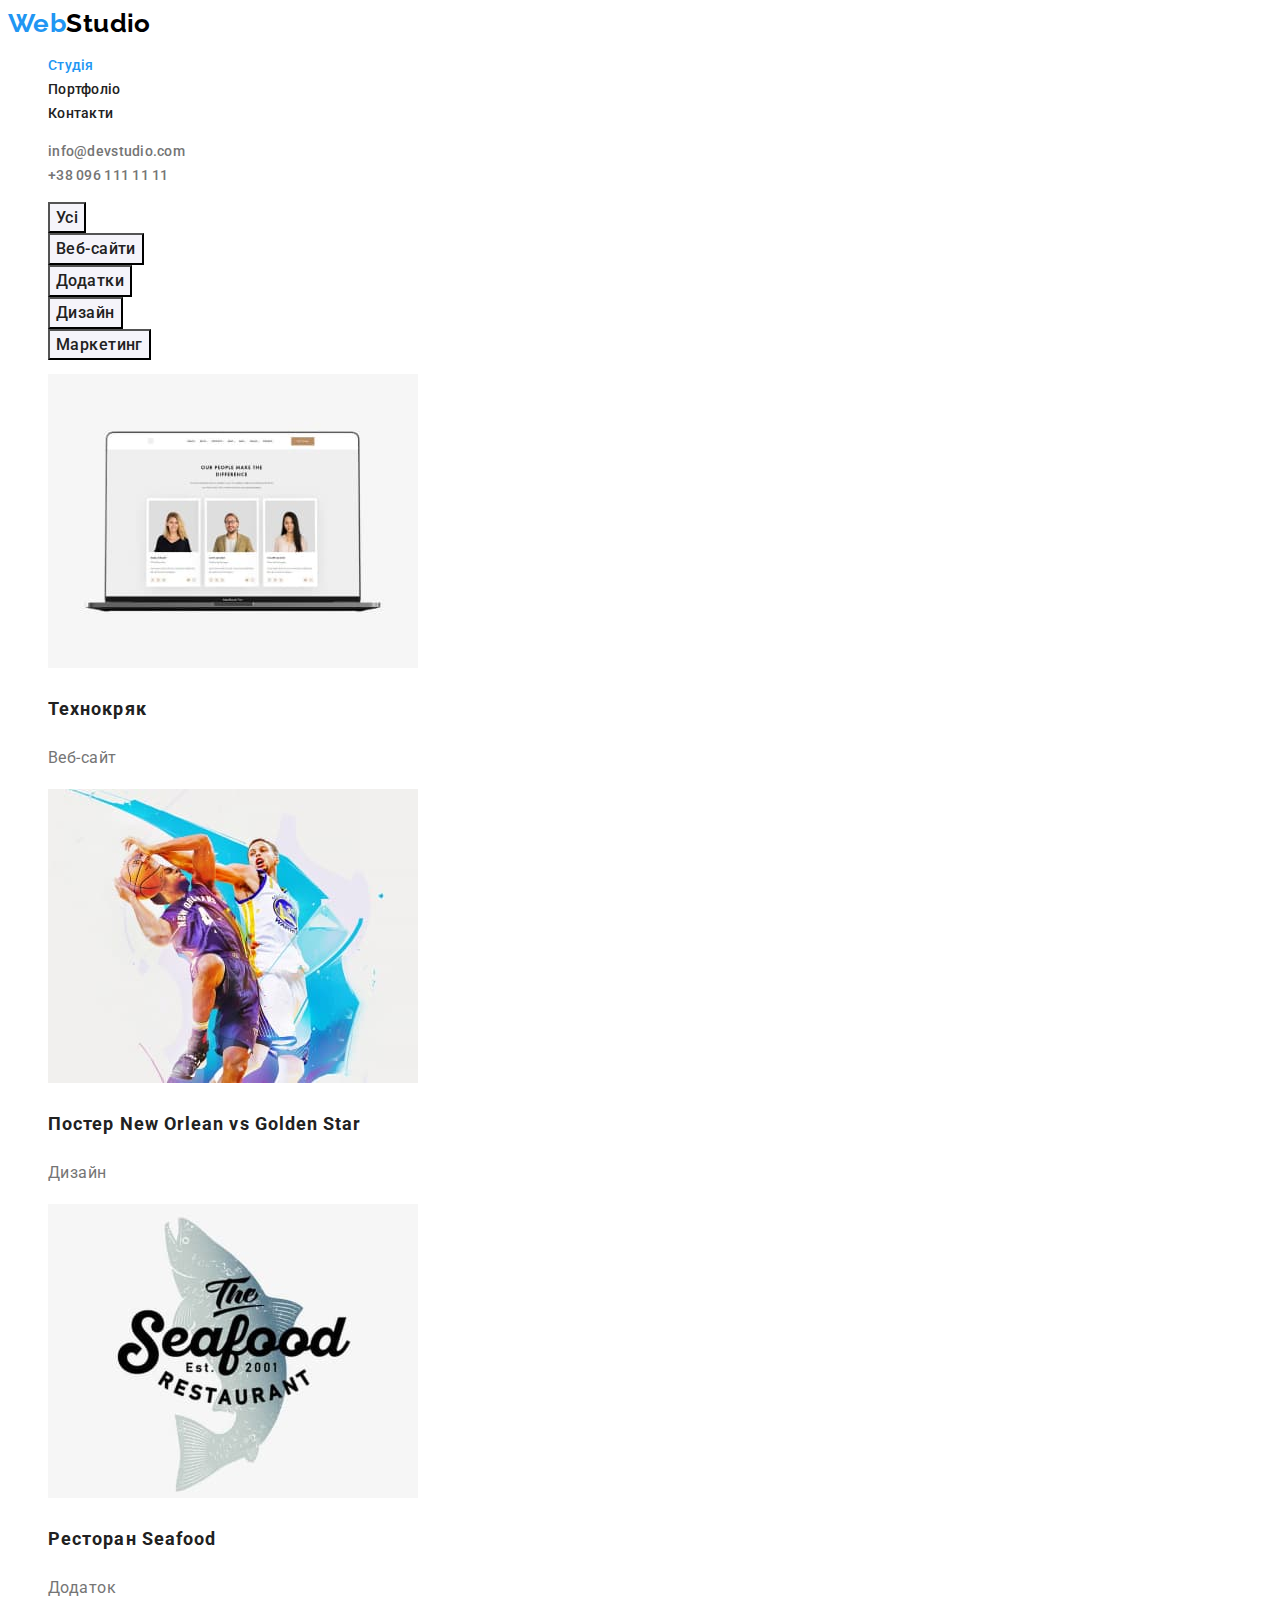
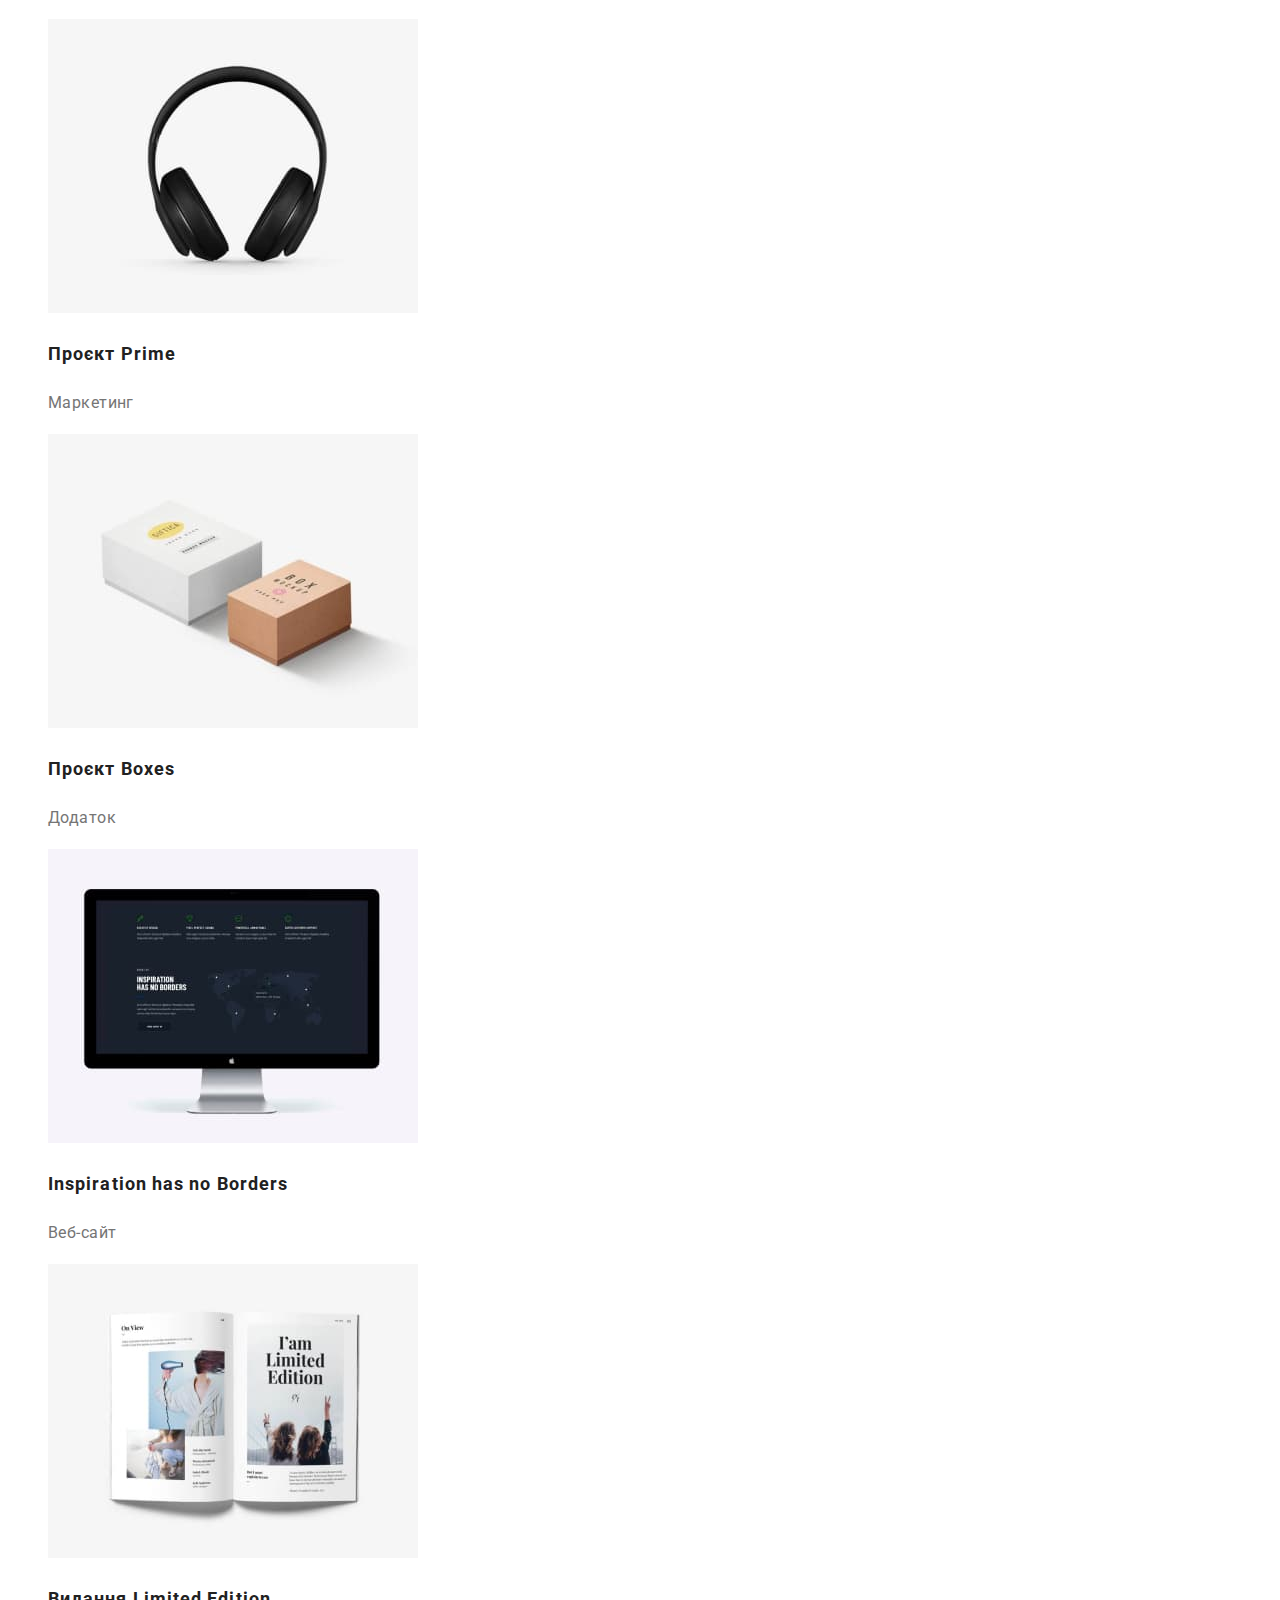
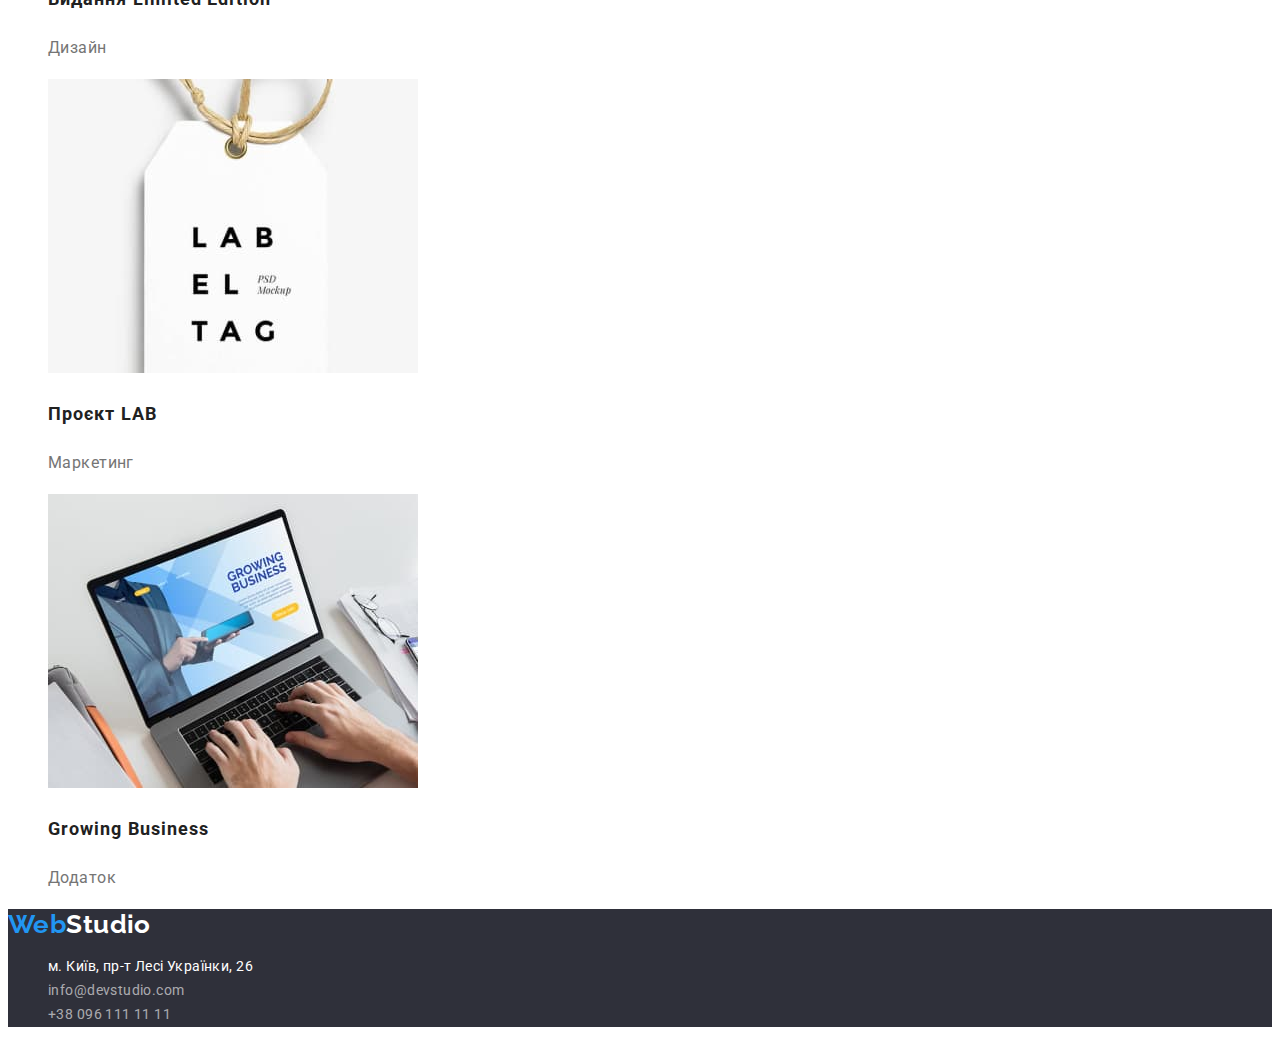
==== portfolio.html @ 18ef6900 "Initial commit" ====
<!DOCTYPE html>
<html lang="uk">

<head>
    <meta charset="UTF-8">
    <meta http-equiv="X-UA-Compatible" content="IE=edge">
    <meta name="viewport" content="width=device-width, initial-scale=1.0">
    <title>WebStudio</title>
    <link rel="preconnect" href="https://fonts.googleapis.com">
    <link rel="preconnect" href="https://fonts.gstatic.com" crossorigin>
    <link
        href="https://fonts.googleapis.com/css2?family=Raleway:wght@700&family=Roboto:wght@400;500;700;900&display=swap"
        rel="stylesheet">
    <link rel="stylesheet" href="./css/styles.css">
</head>

<body>
    <header class="page-header">
        <!-- Навігація -->
        <nav>
            <a href="./index.html" class="logo link"><span class="logo-accent">Web</span>Studio</a>
            <ul class="site-nav list">
                <li><a class="nav-link link active" href="./index.html" title="home page">Студія</a></li>
                <li><a class="nav-link link" href="./portfolio.html" title="portfolio page">Портфоліо</a></li>
                <li><a class="nav-link link" href="" title="contact page">Контакти</a></li>
            </ul>
        </nav>
        <!-- Контакти -->
        <ul class="contact list">
            <li> <a class="contact-link link" href="mailto:info@devstudio.com">info@devstudio.com</a></li>
            <li> <a class="contact-link link" href="tel:+380961111111">+38 096 111 11 11</a></li>
        </ul>
    </header>
    <main>
        <section>
            <h1 class="section-title visually-hidden">Проекти</h1>
            <!-- Фільтр -->
            <ul class="btn list">
                <li> <button class="btn-filtr" type="button">Усі</button></li>
                <li> <button class="btn-filtr" type="button">Веб-сайти</button></li>
                <li> <button class="btn-filtr" type="button">Додатки</button></li>
                <li> <button class="btn-filtr" type="button">Дизайн</button></li>
                <li> <button class="btn-filtr" type="button">Маркетинг</button></li>
            </ul>
            <!-- Проекти -->
            <ul class="project list">
                <li><a class="project-item link" href=""><img src="./images/technokriak.jpg" alt="Технокряк" width="370"
                            height="294">
                        <h2 class="project-title">Технокряк</h2>
                        <p class="project-text">Веб-сайт</p>
                    </a>
                </li>
                <li><a class="project-item link" href=""><img src="./images/poster-bascketball.jpg"
                            alt="постер баскетбольного матчу" width="370" height="294">
                        <h2 class="project-title">Постер <span lang="en">New Orlean vs Golden Star</span></h2>
                        <p class="project-text">Дизайн</p>
                    </a>
                </li>
                <li><a class="project-item link" href=""><img src="./images/restauraunt-seafood.jpg"
                            alt="ресторан Seafood" width="370" height="294">
                        <h2 class="project-title">Ресторан <span lang="en">Seafood</span></h2>
                        <p class="project-text">Додаток</p>
                    </a>
                </li>
                <li><a class="project-item link" href=""><img src="./images/project-prime.jpg" alt="проєкт Prime"
                            width="370" height="294">
                        <h2 class="project-title">Проєкт <span lang="en">Prime</span></h2>
                        <p class="project-text">Маркетинг</p>
                    </a>
                </li>
                <li><a class="project-item link" href=""><img src="./images/project-boxes.jpg" alt="проєкт Boxes"
                            width="370" height="294">
                        <h2 class="project-title">Проєкт <span lang="en">Boxes</span></h2>
                        <p class="project-text">Додаток</p>
                    </a>
                </li>
                <li><a class="project-item link" href=""><img src="./images/inspiration.jpg"
                            alt=" веб-сайт Inspiration has no Borders" width="370" height="294">
                        <h2 class="project-title"><span lang="en">Inspiration has no Borders</span></h2>
                        <p class="project-text">Веб-сайт</p>
                    </a>
                </li>
                <li><a class="project-item link" href=""><img src="./images/limited-editions.jpg"
                            alt="видання Limited Edition" width="370" height="294">
                        <h2 class="project-title">Видання <span lang="en">Limited Edition</span></h2>
                        <p class="project-text">Дизайн</p>
                    </a>
                </li>
                <li><a class="project-item link" href=""><img src="./images/project-lab.jpg" alt="проєкт LAB"
                            width="370" height="294">
                        <h2 class="project-title">Проєкт <span lang="en">LAB</span></h2>
                        <p class="project-text">Маркетинг</p>
                    </a>
                </li>
                <li><a class="project-item link" href=""><img src="./images/growing-business.jpg"
                            alt="додаток Growing Business" width="370" height="294">
                        <h2 class="project-title"><span lang="en">Growing Business</span></h2>
                        <p class="project-text">Додаток</p>
                    </a>
                </li>
            </ul>
        </section>
    </main>
    <!-- Підвал -->
    <footer class="page-footer">
        <a class="logo link" href="./index.html"><span class="logo-accent">Web</span>Studio</a>
        <address>
            <ul class="addres list">
                <li><a class="addres-list link" href="https://goo.gl/maps/Kv4t8BF69iUK3xHg7" target="_blank"
                        rel="noreffer nooper">
                        м. Київ, пр-т Лесі Українки, 26</a></li>
                <li><a class="addres-list pale link" href="mailto:info@devstudio.com">info@devstudio.com</a></li>
                <li><a class="addres-list pale link" href="tel:+380961111111">+38 096 111 11 11</a></li>
            </ul>
        </address>
    </footer>
</body>

</html>
---- css/styles.css ----
:root {
  --background-white-color: #ffffff;
  --background-dark-grey-color: #2f303a;
  --background-grey-color: #f5f4fa;
  --first-color: #212121;
  --secondary-color: #757575;
  --accent-color: #2196f3;
}

body {
  background-color: var(--background-white-color);
  color: var(--secondary-color);

  font-family: "Roboto", sans-serif;
  font-size: 14px;
  line-height: 1.71;
  letter-spacing: 0.03em;
}
.visually-hidden {
  position: absolute;
  width: 1px;
  height: 1px;
  margin: -1px;
  border: 0;
  padding: 0;

  white-space: nowrap;
  clip-path: inset(100%);
  clip: rect(0 0 0 0);
  overflow: hidden;
}
.list {
  list-style: none;
}
/* логотип */
.logo {
  color: #000000;

  font-family: "Raleway", sans-serif;
  font-weight: 700;
  font-size: 26px;
  line-height: 1.2;
}
.logo-accent {
  color: var(--accent-color);
}
.link {
  text-decoration: none;
}
/* навігація */
.nav-link,
.contact-link {
  color: var(--first-color);

  font-weight: 500;
  font-size: 14px;
  line-height: 1.14;
  letter-spacing: 0.02em;
}
.nav-link:hover,
.nav-link:focus,
.contact-link:hover,
.contact-link:focus {
  color: var(--accent-color);
}
.contact-link {
  color: var(--secondary-color);
}
.nav-link.active {
  color: var(--accent-color);
}
/* Герой  */
.hero {
  background-color: var(--background-dark-grey-color);
  text-align: center;
}
.hero-title {
  color: var(--background-white-color);

  font-weight: 900;
  font-size: 44px;
  line-height: 1.36;
  letter-spacing: 0.06em;
  text-transform: uppercase;
}
.hero-btn {
  color: var(--background-white-color);
  background-color: var(--accent-color);
  font-family: inherit;
  font-style: inherit;
  font-weight: 700;
  font-size: 16px;
  line-height: 1.88;
  letter-spacing: 0.06em;
  text-align: center;
  cursor: pointer;
}
/* Переваги */
.section-title {
  color: var(--first-color);

  font-size: 36px;
  line-height: 1.17;
  text-align: center;
}

.feature-title {
  color: var(--first-color);

  font-size: 14px;
  line-height: 1.14;
  text-transform: uppercase;
}
/* Команда */
.team {
  background-color: var(--background-grey-color);
}
.team-item {
  background-color: var(--background-white-color);
}
.team-title,
.team-position {
  font-size: 16px;
  line-height: 1.19;
  text-align: center;
}
.team-title {
  color: var(--first-color);
  font-weight: 500;
}

/* Підвал */
.page-footer {
  background-color: var(--background-dark-grey-color);
}
.page-footer .logo {
  color: var(--background-white-color);
}
.addres-list {
  color: var(--background-white-color);
  font-style: normal;
}
.addres-list.pale {
  color: rgba(255, 255, 255, 0.6);
}
.addres-list:hover,
.addres-list:focus {
  color: var(--accent-color);
}
/* portfolio */
/* Фільтр */
.btn-filtr {
  color: var(--first-color);
  background-color: var(--background-grey-color);

  font-family: inherit;
  font-style: inherit;
  font-weight: 500;
  font-size: 16px;
  line-height: 1.61;
  letter-spacing: inherit;
  text-align: center;
  cursor: pointer;
}

.btn-filtr:hover,
.btn-filtr:focus {
  background-color: var(--accent-color);
  color: var(--background-white-color);
}
/* Проекти */
.project-title {
  color: var(--first-color);

  font-size: 18px;
  line-height: 2;
  letter-spacing: 0.06em;
}
.project-text {
  color: var(--secondary-color);
  font-size: 16px;
  line-height: 1.88;
}
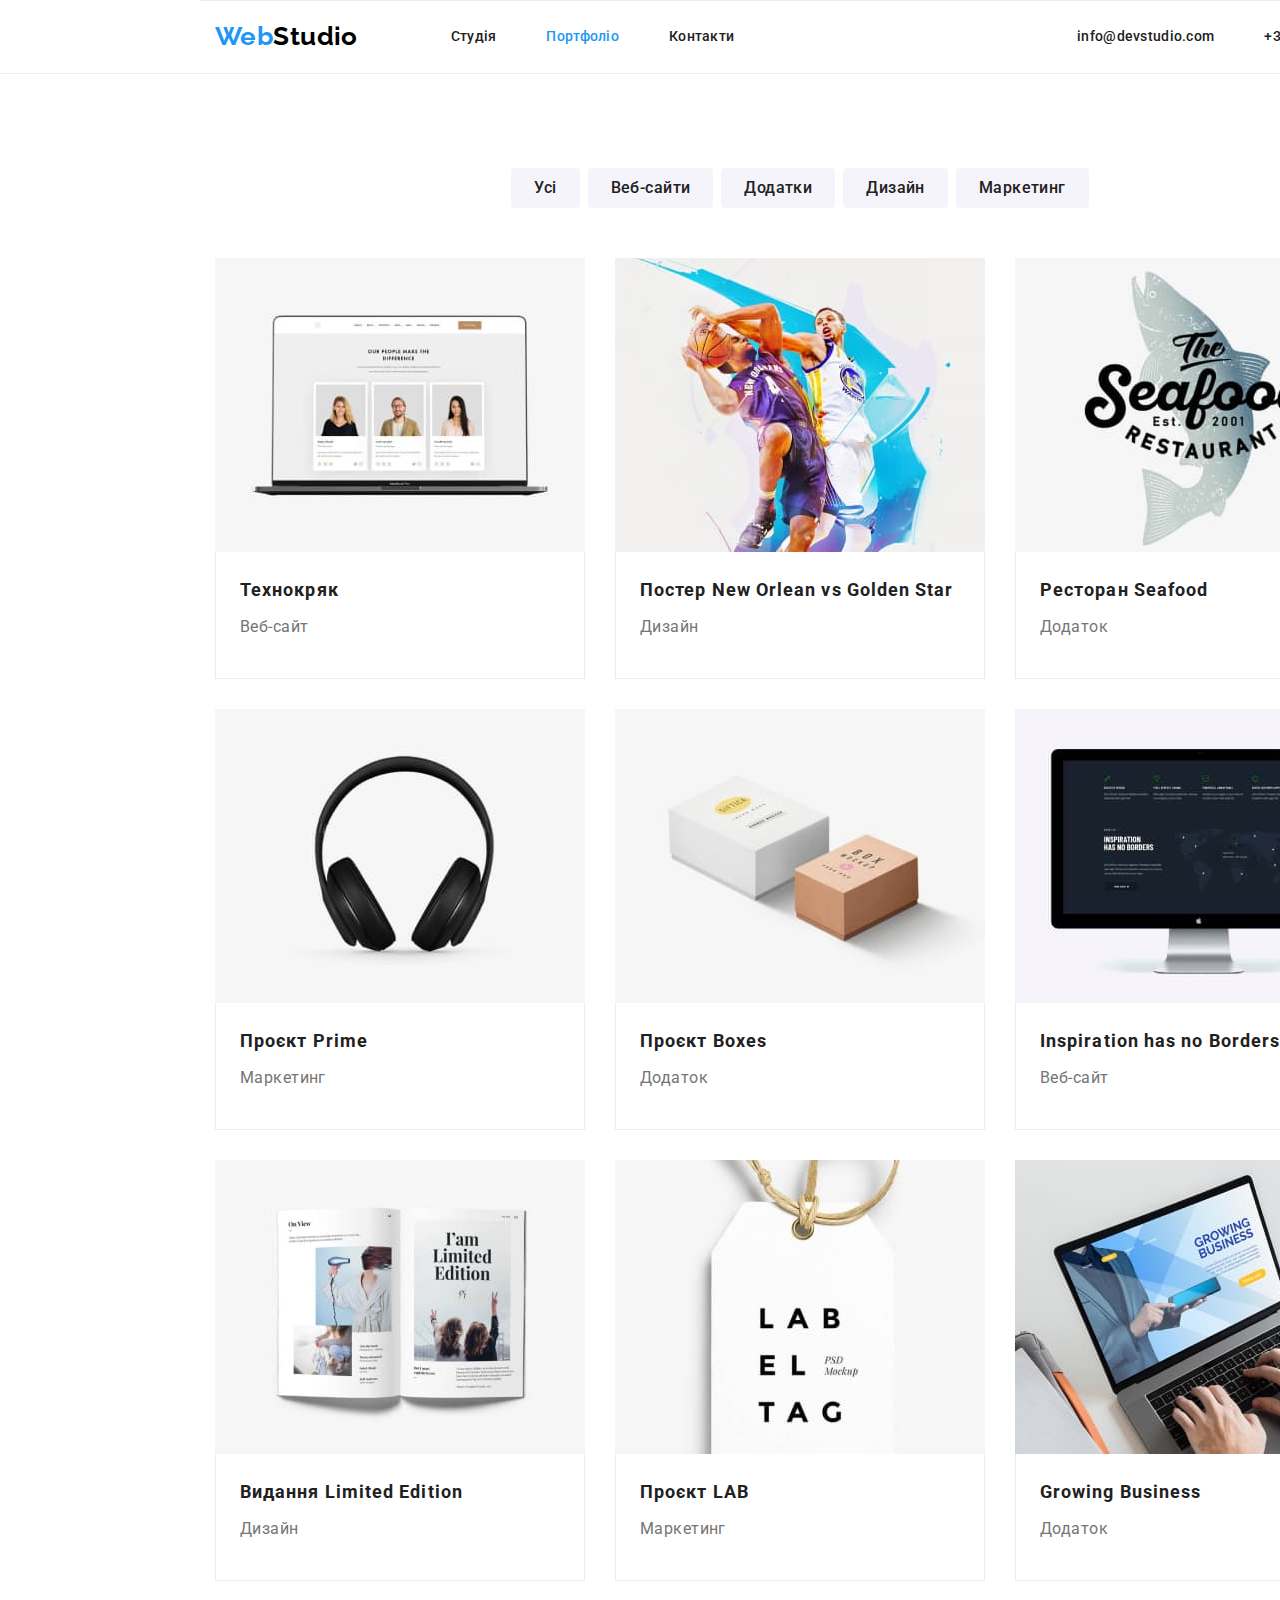
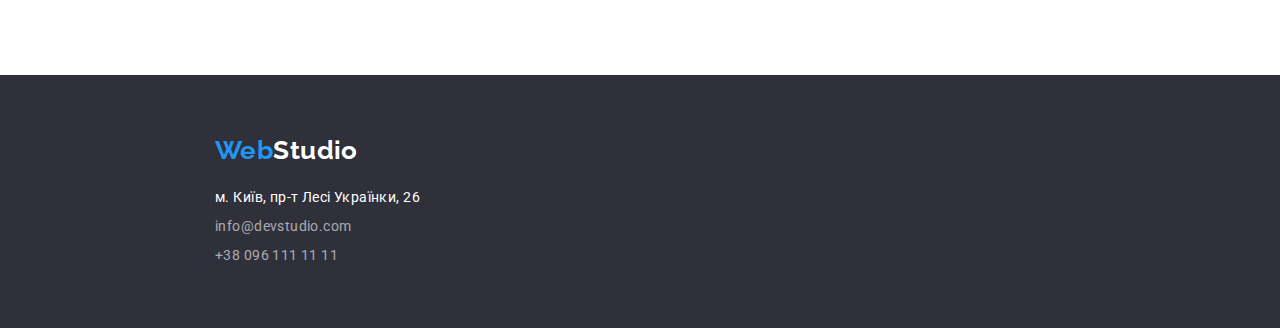
==== commit eded3d62: "Add position for elements" ====
--- a/portfolio.html
+++ b/portfolio.html
@@ -15,104 +15,131 @@
 </head>
 
 <body>
-    <header class="page-header">
+    <!-- Шапка -->
+    <header class="page-header portfolio container">
         <!-- Навігація -->
-        <nav>
+        <nav class="nav">
             <a href="./index.html" class="logo link"><span class="logo-accent">Web</span>Studio</a>
             <ul class="site-nav list">
-                <li><a class="nav-link link active" href="./index.html" title="home page">Студія</a></li>
-                <li><a class="nav-link link" href="./portfolio.html" title="portfolio page">Портфоліо</a></li>
-                <li><a class="nav-link link" href="" title="contact page">Контакти</a></li>
+                <li class="item"><a class="nav-link link " href="./index.html" title="home page">Студія</a></li>
+                <li class="item"><a class="nav-link link active" href="./portfolio.html"
+                        title="portfolio page">Портфоліо</a>
+                </li>
+                <li class="item"><a class="nav-link link" href="" title="contact page">Контакти</a></li>
             </ul>
         </nav>
         <!-- Контакти -->
         <ul class="contact list">
-            <li> <a class="contact-link link" href="mailto:info@devstudio.com">info@devstudio.com</a></li>
-            <li> <a class="contact-link link" href="tel:+380961111111">+38 096 111 11 11</a></li>
+            <li class="item"> <a class="contact-link link" href="mailto:info@devstudio.com">info@devstudio.com</a></li>
+            <li class="item"> <a class="contact-link link" href="tel:+380961111111">+38 096 111 11 11</a></li>
         </ul>
     </header>
     <main>
-        <section>
-            <h1 class="section-title visually-hidden">Проекти</h1>
-            <!-- Фільтр -->
-            <ul class="btn list">
-                <li> <button class="btn-filtr" type="button">Усі</button></li>
-                <li> <button class="btn-filtr" type="button">Веб-сайти</button></li>
-                <li> <button class="btn-filtr" type="button">Додатки</button></li>
-                <li> <button class="btn-filtr" type="button">Дизайн</button></li>
-                <li> <button class="btn-filtr" type="button">Маркетинг</button></li>
-            </ul>
-            <!-- Проекти -->
-            <ul class="project list">
-                <li><a class="project-item link" href=""><img src="./images/technokriak.jpg" alt="Технокряк" width="370"
-                            height="294">
-                        <h2 class="project-title">Технокряк</h2>
-                        <p class="project-text">Веб-сайт</p>
-                    </a>
-                </li>
-                <li><a class="project-item link" href=""><img src="./images/poster-bascketball.jpg"
-                            alt="постер баскетбольного матчу" width="370" height="294">
-                        <h2 class="project-title">Постер <span lang="en">New Orlean vs Golden Star</span></h2>
-                        <p class="project-text">Дизайн</p>
-                    </a>
-                </li>
-                <li><a class="project-item link" href=""><img src="./images/restauraunt-seafood.jpg"
-                            alt="ресторан Seafood" width="370" height="294">
-                        <h2 class="project-title">Ресторан <span lang="en">Seafood</span></h2>
-                        <p class="project-text">Додаток</p>
-                    </a>
-                </li>
-                <li><a class="project-item link" href=""><img src="./images/project-prime.jpg" alt="проєкт Prime"
-                            width="370" height="294">
-                        <h2 class="project-title">Проєкт <span lang="en">Prime</span></h2>
-                        <p class="project-text">Маркетинг</p>
-                    </a>
-                </li>
-                <li><a class="project-item link" href=""><img src="./images/project-boxes.jpg" alt="проєкт Boxes"
-                            width="370" height="294">
-                        <h2 class="project-title">Проєкт <span lang="en">Boxes</span></h2>
-                        <p class="project-text">Додаток</p>
-                    </a>
-                </li>
-                <li><a class="project-item link" href=""><img src="./images/inspiration.jpg"
-                            alt=" веб-сайт Inspiration has no Borders" width="370" height="294">
-                        <h2 class="project-title"><span lang="en">Inspiration has no Borders</span></h2>
-                        <p class="project-text">Веб-сайт</p>
-                    </a>
-                </li>
-                <li><a class="project-item link" href=""><img src="./images/limited-editions.jpg"
-                            alt="видання Limited Edition" width="370" height="294">
-                        <h2 class="project-title">Видання <span lang="en">Limited Edition</span></h2>
-                        <p class="project-text">Дизайн</p>
-                    </a>
-                </li>
-                <li><a class="project-item link" href=""><img src="./images/project-lab.jpg" alt="проєкт LAB"
-                            width="370" height="294">
-                        <h2 class="project-title">Проєкт <span lang="en">LAB</span></h2>
-                        <p class="project-text">Маркетинг</p>
-                    </a>
-                </li>
-                <li><a class="project-item link" href=""><img src="./images/growing-business.jpg"
-                            alt="додаток Growing Business" width="370" height="294">
-                        <h2 class="project-title"><span lang="en">Growing Business</span></h2>
-                        <p class="project-text">Додаток</p>
-                    </a>
-                </li>
-            </ul>
+        <section class="portfolio">
+            <div class="container">
+                <h1 class="section-title visually-hidden">Проекти</h1>
+                <!-- Фільтр -->
+                <ul class="btn list">
+                    <li class="item"> <button class="btn-filtr" type="button">Усі</button></li>
+                    <li class="item"> <button class="btn-filtr" type="button">Веб-сайти</button></li>
+                    <li class="item"> <button class="btn-filtr" type="button">Додатки</button></li>
+                    <li class="item"> <button class="btn-filtr" type="button">Дизайн</button></li>
+                    <li class="item"> <button class="btn-filtr" type="button">Маркетинг</button></li>
+                </ul>
+                <!-- Проекти -->
+                <ul class="project list">
+                    <li class="item"><a class="project-item link" href=""><img src="./images/technokriak.jpg"
+                                alt="Технокряк" width="370" height="294">
+                            <div class="item-description">
+                                <h2 class="project-title">Технокряк</h2>
+                                <p class="project-text">Веб-сайт</p>
+                            </div>
+                        </a>
+                    </li>
+                    <li class="item"><a class="project-item link" href=""><img src="./images/poster-bascketball.jpg"
+                                alt="постер баскетбольного матчу" width="370" height="294">
+                            <div class="item-description">
+                                <h2 class="project-title">Постер <span lang="en">New Orlean vs Golden Star</span></h2>
+                                <p class="project-text">Дизайн</p>
+                            </div>
+                        </a>
+                    </li>
+                    <li class="item"><a class="project-item link" href=""><img src="./images/restauraunt-seafood.jpg"
+                                alt="ресторан Seafood" width="370" height="294">
+                            <div class="item-description">
+                                <h2 class="project-title">Ресторан <span lang="en">Seafood</span></h2>
+                                <p class="project-text">Додаток</p>
+                            </div>
+                        </a>
+                    </li>
+                    <li class="item"><a class="project-item link" href=""><img src="./images/project-prime.jpg"
+                                alt="проєкт Prime" width="370" height="294">
+                            <div class="item-description">
+                                <h2 class="project-title">Проєкт <span lang="en">Prime</span></h2>
+                                <p class="project-text">Маркетинг</p>
+                            </div>
+                        </a>
+                    </li>
+                    <li class="item"><a class="project-item link" href=""><img src="./images/project-boxes.jpg"
+                                alt="проєкт Boxes" width="370" height="294">
+                            <div class="item-description">
+                                <h2 class="project-title">Проєкт <span lang="en">Boxes</span></h2>
+                                <p class="project-text">Додаток</p>
+                            </div>
+                        </a>
+                    </li>
+                    <li class="item"><a class="project-item link" href=""><img src="./images/inspiration.jpg"
+                                alt=" веб-сайт Inspiration has no Borders" width="370" height="294">
+                            <div class="item-description">
+                                <h2 class="project-title"><span lang="en">Inspiration has no Borders</span></h2>
+                                <p class="project-text">Веб-сайт</p>
+                            </div>
+                        </a>
+                    </li>
+                    <li class="item"><a class="project-item link" href=""><img src="./images/limited-editions.jpg"
+                                alt="видання Limited Edition" width="370" height="294">
+                            <div class="item-description">
+                                <h2 class="project-title">Видання <span lang="en">Limited Edition</span></h2>
+                                <p class="project-text">Дизайн</p>
+                            </div>
+                        </a>
+                    </li>
+                    <li class="item"><a class="project-item link" href=""><img src="./images/project-lab.jpg"
+                                alt="проєкт LAB" width="370" height="294">
+                            <div class="item-description">
+                                <h2 class="project-title">Проєкт <span lang="en">LAB</span></h2>
+                                <p class="project-text">Маркетинг</p>
+                            </div>
+                        </a>
+                    </li>
+                    <li class="item"><a class="project-item link" href=""><img src="./images/growing-business.jpg"
+                                alt="додаток Growing Business" width="370" height="294">
+                            <div class="item-description">
+                                <h2 class="project-title"><span lang="en">Growing Business</span></h2>
+                                <p class="project-text">Додаток</p>
+                            </div>
+                        </a>
+                    </li>
+                </ul>
+            </div>
         </section>
     </main>
     <!-- Підвал -->
     <footer class="page-footer">
-        <a class="logo link" href="./index.html"><span class="logo-accent">Web</span>Studio</a>
-        <address>
-            <ul class="addres list">
-                <li><a class="addres-list link" href="https://goo.gl/maps/Kv4t8BF69iUK3xHg7" target="_blank"
-                        rel="noreffer nooper">
-                        м. Київ, пр-т Лесі Українки, 26</a></li>
-                <li><a class="addres-list pale link" href="mailto:info@devstudio.com">info@devstudio.com</a></li>
-                <li><a class="addres-list pale link" href="tel:+380961111111">+38 096 111 11 11</a></li>
-            </ul>
-        </address>
+        <div class="container">
+            <a class="logo link" href="./index.html"><span class="logo-accent">Web</span>Studio</a>
+            <address>
+                <ul class="addres list">
+                    <li class="item"><a class="addres-list link" href="https://goo.gl/maps/Kv4t8BF69iUK3xHg7"
+                            target="_blank" rel="noreffer nooper">
+                            м. Київ, пр-т Лесі Українки, 26</a></li>
+                    <li class="item"><a class="addres-list pale link"
+                            href="mailto:info@devstudio.com">info@devstudio.com</a></li>
+                    <li class="item"><a class="addres-list pale link" href="tel:+380961111111">+38 096 111 11 11</a>
+                    </li>
+                </ul>
+            </address>
+        </div>
     </footer>
 </body>
 
--- a/css/styles.css
+++ b/css/styles.css
@@ -4,10 +4,15 @@
   --background-grey-color: #f5f4fa;
   --first-color: #212121;
   --secondary-color: #757575;
+  --third-color: rgba(255, 255, 255, 0.6);
   --accent-color: #2196f3;
+  --border-color: #ececec;
 }
 
 body {
+  width: 1600px;
+  margin: 0 auto;
+
   background-color: var(--background-white-color);
   color: var(--secondary-color);
 
@@ -15,6 +20,14 @@
   font-size: 14px;
   line-height: 1.71;
   letter-spacing: 0.03em;
+}
+h1,
+h2,
+h3,
+h4,
+h5,
+h6 {
+  margin: 0;
 }
 .visually-hidden {
   position: absolute;
@@ -30,8 +43,26 @@
   overflow: hidden;
 }
 .list {
+  padding: 0;
+  margin: 0;
+
   list-style: none;
 }
+.container {
+  width: 1170px;
+  margin-left: auto;
+  margin-right: auto;
+  padding: 0 15px;
+}
+/* Шапка */
+.page-header {
+  display: flex;
+  flex-direction: row;
+  justify-content: space-between;
+  padding-top: 8px;
+  padding-bottom: 8px;
+}
+
 /* логотип */
 .logo {
   color: #000000;
@@ -48,8 +79,27 @@
   text-decoration: none;
 }
 /* навігація */
+.nav {
+  display: flex;
+  flex-direction: row;
+  align-items: center;
+}
+.site-nav {
+  display: flex;
+  flex-direction: row;
+  padding-left: 0px;
+  margin-left: 93px;
+}
+.contact {
+  display: flex;
+  flex-direction: row;
+}
 .nav-link,
 .contact-link {
+  display: block;
+  padding-top: 20px;
+  padding-bottom: 20px;
+
   color: var(--first-color);
 
   font-weight: 500;
@@ -63,18 +113,25 @@
 .contact-link:focus {
   color: var(--accent-color);
 }
-.contact-link {
-  color: var(--secondary-color);
+
+.site-nav .item + .item,
+.contact .item + .item {
+  margin-left: 50px;
 }
 .nav-link.active {
   color: var(--accent-color);
 }
 /* Герой  */
 .hero {
+  padding: 200px 452px;
+  margin-bottom: 94px;
+
   background-color: var(--background-dark-grey-color);
   text-align: center;
 }
 .hero-title {
+  margin-bottom: 30px;
+
   color: var(--background-white-color);
 
   font-weight: 900;
@@ -84,6 +141,10 @@
   text-transform: uppercase;
 }
 .hero-btn {
+  padding: 9px 31px;
+  border: 1px solid transparent;
+  border-radius: 4px;
+
   color: var(--background-white-color);
   background-color: var(--accent-color);
   font-family: inherit;
@@ -96,14 +157,22 @@
   cursor: pointer;
 }
 /* Переваги */
+.feature.list {
+  display: flex;
+  margin-bottom: 94px;
+}
 .section-title {
+  margin-bottom: 50px;
+
   color: var(--first-color);
 
   font-size: 36px;
   line-height: 1.17;
   text-align: center;
 }
-
+.feature .item + .item {
+  margin-left: 30px;
+}
 .feature-title {
   color: var(--first-color);
 
@@ -111,12 +180,33 @@
   line-height: 1.14;
   text-transform: uppercase;
 }
+/* Напрямки роботи */
+.works {
+  margin-bottom: 94px;
+}
+
+.work {
+  display: flex;
+}
+.work .item + .item {
+  margin-left: 30px;
+}
 /* Команда */
+.teams {
+  padding: 94px 215px;
+  background-color: var(--background-grey-color);
+}
 .team {
-  background-color: var(--background-grey-color);
+  display: flex;
 }
 .team-item {
   background-color: var(--background-white-color);
+}
+.team .team-item + .team-item {
+  margin-left: 30px;
+}
+.team.foto {
+  margin-bottom: 30px;
 }
 .team-title,
 .team-position {
@@ -127,13 +217,23 @@
 .team-title {
   color: var(--first-color);
   font-weight: 500;
+  margin-bottom: 10px;
+}
+.team-position {
+  margin-top: 0;
+  margin-bottom: 30px;
 }
 
 /* Підвал */
 .page-footer {
+  padding-top: 60px;
+  padding-bottom: 60px;
+
   background-color: var(--background-dark-grey-color);
 }
 .page-footer .logo {
+  display: block;
+  margin-bottom: 20px;
   color: var(--background-white-color);
 }
 .addres-list {
@@ -141,15 +241,32 @@
   font-style: normal;
 }
 .addres-list.pale {
-  color: rgba(255, 255, 255, 0.6);
+  color: var(--third-color);
 }
 .addres-list:hover,
 .addres-list:focus {
   color: var(--accent-color);
 }
+.addres .item + .item {
+  margin-top: 5px;
+}
 /* portfolio */
 /* Фільтр */
+.portfolio {
+  border-top: 1px solid var(--border-color);
+}
+.btn.list {
+  display: flex;
+  justify-content: center;
+  margin-top: 94px;
+  margin-bottom: 50px;
+}
+.btn .item + .item {
+  margin-left: 8px;
+}
 .btn-filtr {
+  padding: 6px 22px;
+
   color: var(--first-color);
   background-color: var(--background-grey-color);
 
@@ -161,6 +278,9 @@
   letter-spacing: inherit;
   text-align: center;
   cursor: pointer;
+
+  border: 1px solid transparent;
+  border-radius: 4px;
 }
 
 .btn-filtr:hover,
@@ -169,6 +289,27 @@
   color: var(--background-white-color);
 }
 /* Проекти */
+.project {
+  display: flex;
+  flex-wrap: wrap;
+  margin-bottom: 94px;
+}
+.project-item {
+  margin: 0;
+}
+.project .item:not(:nth-child(3n)) {
+  margin-right: 30px;
+}
+.project .item:not(:nth-last-child(-n + 3)) {
+  margin-bottom: 30px;
+}
+.item-description {
+  margin-top: -8px;
+  padding: 20px 24px;
+  border-right: 1px solid var(--border-color);
+  border-bottom: 1px solid var(--border-color);
+  border-left: 1px solid var(--border-color);
+}
 .project-title {
   color: var(--first-color);
 
@@ -177,6 +318,7 @@
   letter-spacing: 0.06em;
 }
 .project-text {
+  margin-top: 4px;
   color: var(--secondary-color);
   font-size: 16px;
   line-height: 1.88;
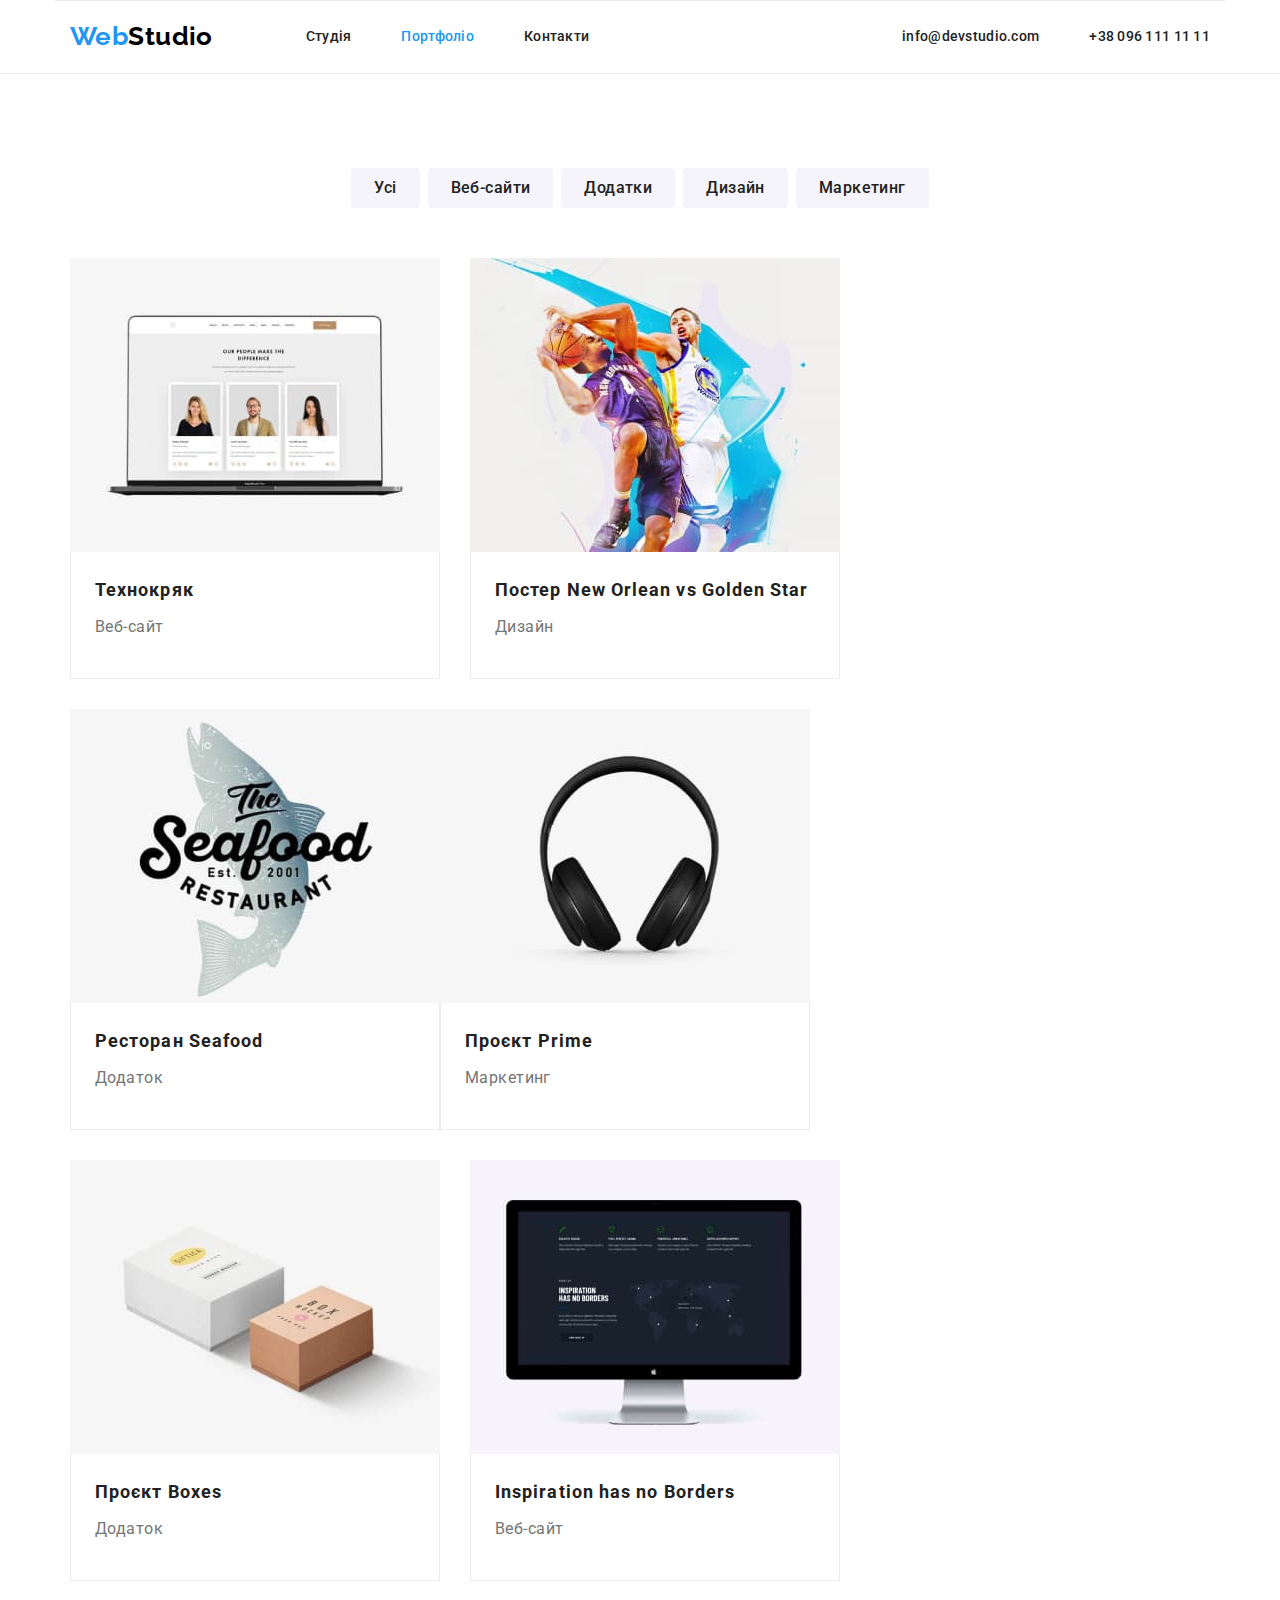
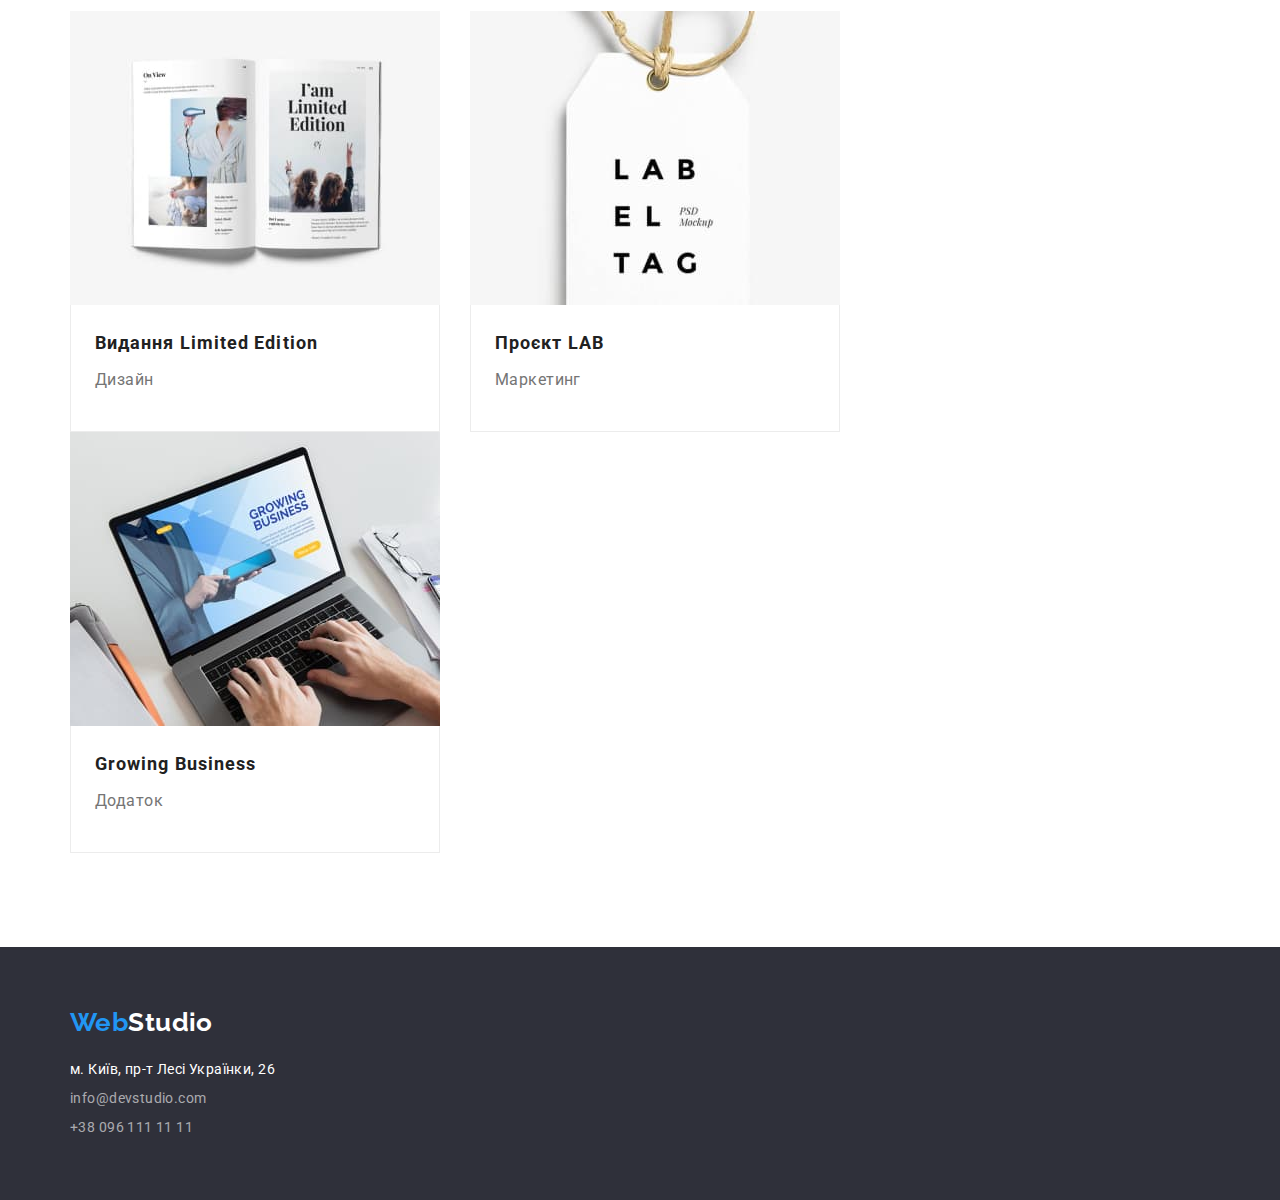
==== commit 2dd58884: "add modern-normalise link" ====
--- a/portfolio.html
+++ b/portfolio.html
@@ -11,6 +11,8 @@
     <link
         href="https://fonts.googleapis.com/css2?family=Raleway:wght@700&family=Roboto:wght@400;500;700;900&display=swap"
         rel="stylesheet">
+    <link rel="stylesheet"
+        href="https://cdnjs.cloudflare.com/ajax/libs/modern-normalize/1.1.0/modern-normalize.min.css">
     <link rel="stylesheet" href="./css/styles.css">
 </head>
 
@@ -35,7 +37,7 @@
         </ul>
     </header>
     <main>
-        <section class="portfolio">
+        <section class="section  portfolio">
             <div class="container">
                 <h1 class="section-title visually-hidden">Проекти</h1>
                 <!-- Фільтр -->
--- a/css/styles.css
+++ b/css/styles.css
@@ -10,9 +10,6 @@
 }
 
 body {
-  width: 1600px;
-  margin: 0 auto;
-
   background-color: var(--background-white-color);
   color: var(--secondary-color);
 
@@ -54,6 +51,10 @@
   margin-right: auto;
   padding: 0 15px;
 }
+.section {
+  padding-top: 94px;
+  padding-bottom: 94px;
+}
 /* Шапка */
 .page-header {
   display: flex;
@@ -124,7 +125,6 @@
 /* Герой  */
 .hero {
   padding: 200px 452px;
-  margin-bottom: 94px;
 
   background-color: var(--background-dark-grey-color);
   text-align: center;
@@ -159,7 +159,6 @@
 /* Переваги */
 .feature.list {
   display: flex;
-  margin-bottom: 94px;
 }
 .section-title {
   margin-bottom: 50px;
@@ -182,7 +181,7 @@
 }
 /* Напрямки роботи */
 .works {
-  margin-bottom: 94px;
+  padding-top: 0;
 }
 
 .work {
@@ -193,7 +192,8 @@
 }
 /* Команда */
 .teams {
-  padding: 94px 215px;
+  padding-right: 215px;
+  padding-left: 215px;
   background-color: var(--background-grey-color);
 }
 .team {
@@ -258,7 +258,6 @@
 .btn.list {
   display: flex;
   justify-content: center;
-  margin-top: 94px;
   margin-bottom: 50px;
 }
 .btn .item + .item {
@@ -292,7 +291,6 @@
 .project {
   display: flex;
   flex-wrap: wrap;
-  margin-bottom: 94px;
 }
 .project-item {
   margin: 0;
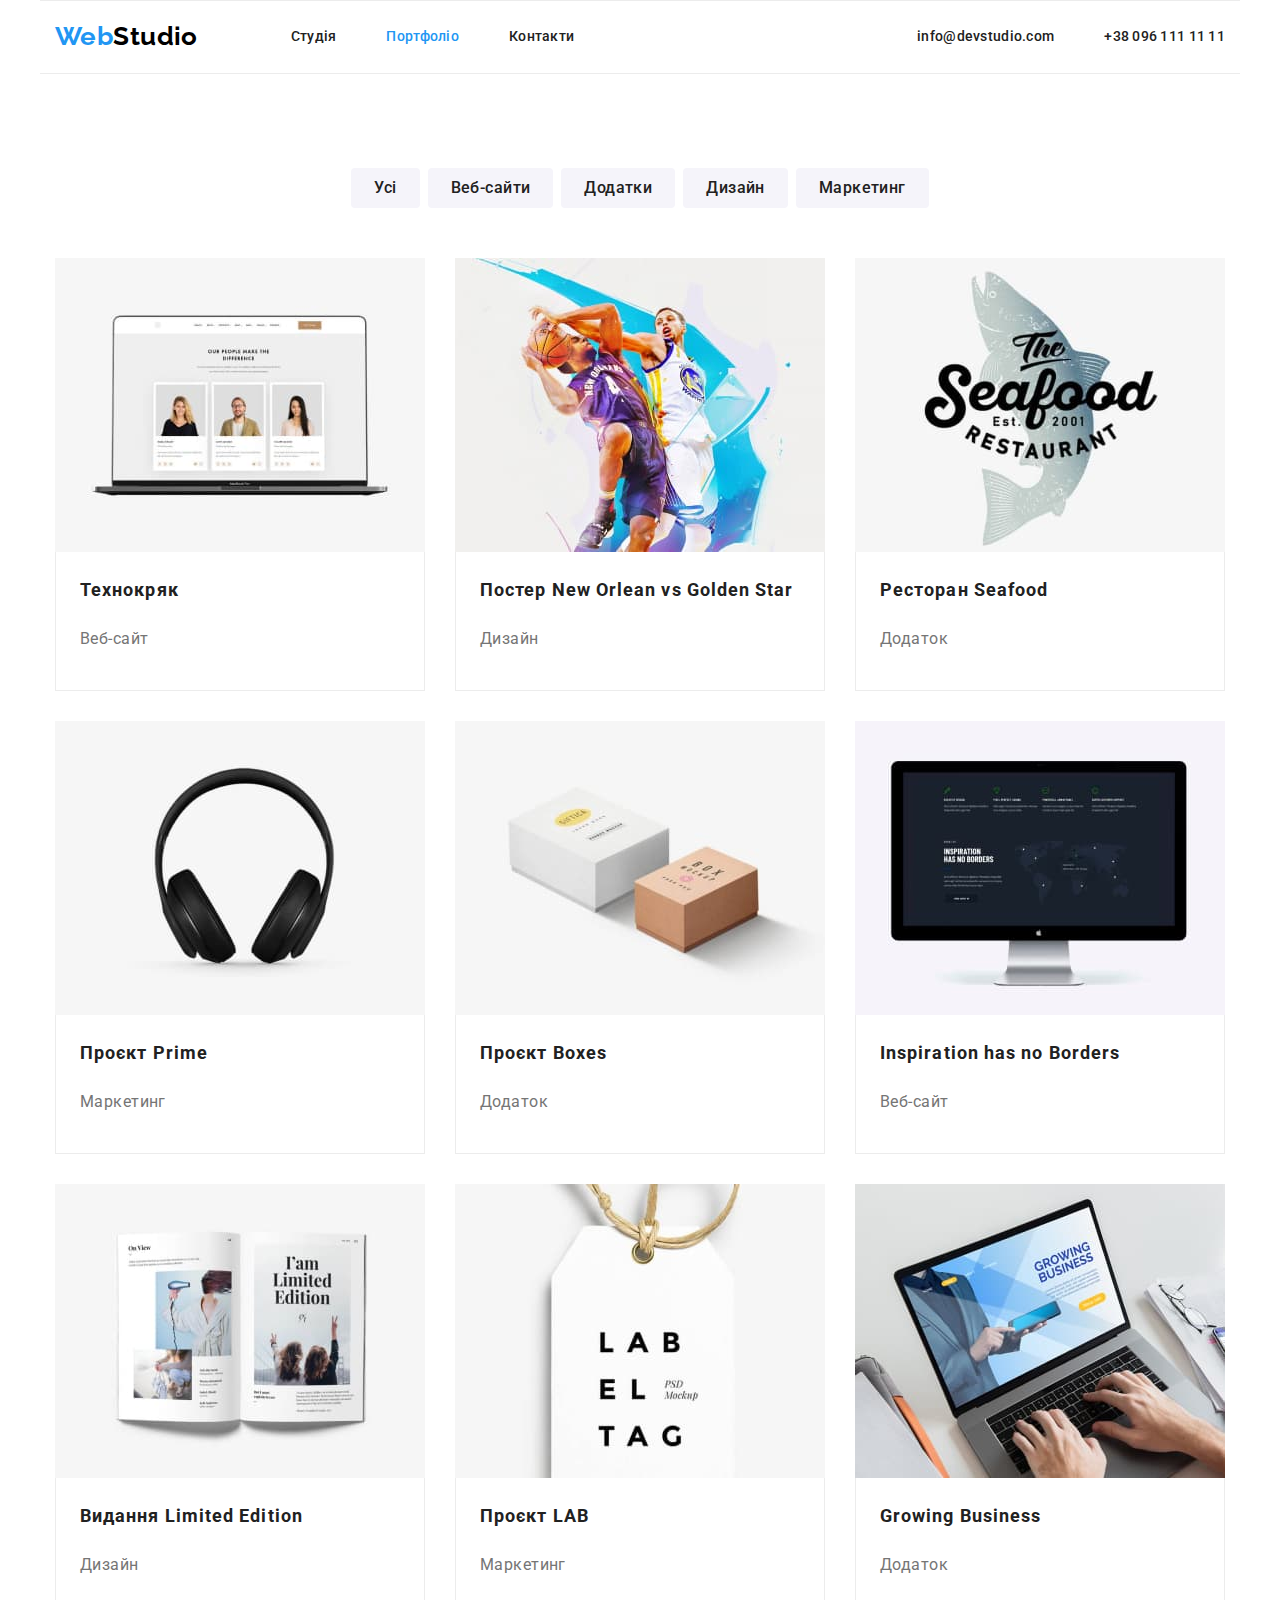
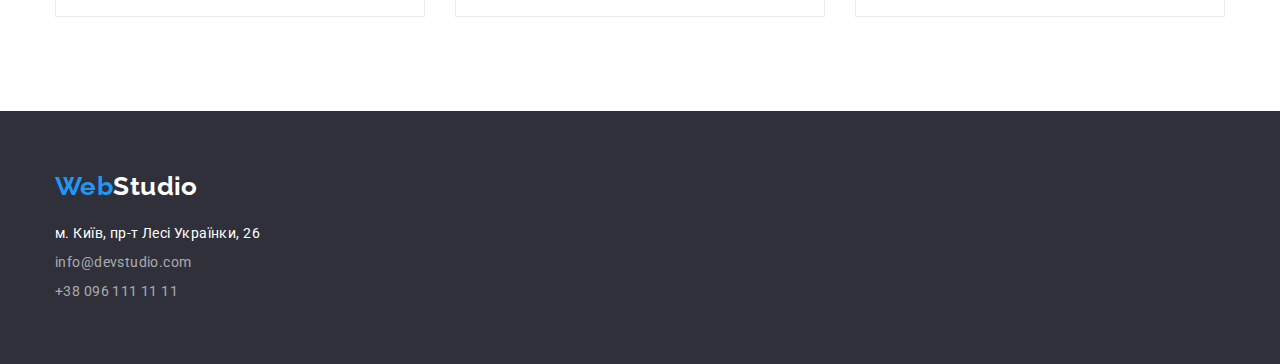
==== commit eaeded77: "fixed marggin" ====
--- a/portfolio.html
+++ b/portfolio.html
@@ -2,147 +2,143 @@
 <html lang="uk">
 
 <head>
-    <meta charset="UTF-8">
-    <meta http-equiv="X-UA-Compatible" content="IE=edge">
-    <meta name="viewport" content="width=device-width, initial-scale=1.0">
-    <title>WebStudio</title>
-    <link rel="preconnect" href="https://fonts.googleapis.com">
-    <link rel="preconnect" href="https://fonts.gstatic.com" crossorigin>
-    <link
-        href="https://fonts.googleapis.com/css2?family=Raleway:wght@700&family=Roboto:wght@400;500;700;900&display=swap"
-        rel="stylesheet">
-    <link rel="stylesheet"
-        href="https://cdnjs.cloudflare.com/ajax/libs/modern-normalize/1.1.0/modern-normalize.min.css">
-    <link rel="stylesheet" href="./css/styles.css">
+  <meta charset="UTF-8">
+  <meta http-equiv="X-UA-Compatible" content="IE=edge">
+  <meta name="viewport" content="width=device-width, initial-scale=1.0">
+  <title>WebStudio</title>
+  <link rel="preconnect" href="https://fonts.googleapis.com">
+  <link rel="preconnect" href="https://fonts.gstatic.com" crossorigin>
+  <link href="https://fonts.googleapis.com/css2?family=Raleway:wght@700&family=Roboto:wght@400;500;700;900&display=swap"
+    rel="stylesheet">
+  <link rel="stylesheet" href="https://cdnjs.cloudflare.com/ajax/libs/modern-normalize/1.1.0/modern-normalize.min.css">
+  <link rel="stylesheet" href="./css/styles.css">
 </head>
 
 <body>
-    <!-- Шапка -->
-    <header class="page-header portfolio container">
-        <!-- Навігація -->
-        <nav class="nav">
-            <a href="./index.html" class="logo link"><span class="logo-accent">Web</span>Studio</a>
-            <ul class="site-nav list">
-                <li class="item"><a class="nav-link link " href="./index.html" title="home page">Студія</a></li>
-                <li class="item"><a class="nav-link link active" href="./portfolio.html"
-                        title="portfolio page">Портфоліо</a>
-                </li>
-                <li class="item"><a class="nav-link link" href="" title="contact page">Контакти</a></li>
-            </ul>
-        </nav>
-        <!-- Контакти -->
-        <ul class="contact list">
-            <li class="item"> <a class="contact-link link" href="mailto:info@devstudio.com">info@devstudio.com</a></li>
-            <li class="item"> <a class="contact-link link" href="tel:+380961111111">+38 096 111 11 11</a></li>
+  <!-- Шапка -->
+  <header class="page-header portfolio container">
+    <!-- Навігація -->
+    <nav class="nav">
+      <a href="./index.html" class="logo link"><span class="logo-accent">Web</span>Studio</a>
+      <ul class="site-nav list">
+        <li class="item"><a class="nav-link link " href="./index.html" title="home page">Студія</a></li>
+        <li class="item"><a class="nav-link link active" href="./portfolio.html" title="portfolio page">Портфоліо</a>
+        </li>
+        <li class="item"><a class="nav-link link" href="" title="contact page">Контакти</a></li>
+      </ul>
+    </nav>
+    <!-- Контакти -->
+    <ul class="contact list">
+      <li class="item"> <a class="contact-link link" href="mailto:info@devstudio.com">info@devstudio.com</a></li>
+      <li class="item"> <a class="contact-link link" href="tel:+380961111111">+38 096 111 11 11</a></li>
+    </ul>
+  </header>
+  <main>
+    <section class="section  portfolio container">
+
+      <h1 class="section-title visually-hidden">Проекти</h1>
+      <!-- Фільтр -->
+      <ul class="btn list">
+        <li class="item"> <button class="btn-filtr" type="button">Усі</button></li>
+        <li class="item"> <button class="btn-filtr" type="button">Веб-сайти</button></li>
+        <li class="item"> <button class="btn-filtr" type="button">Додатки</button></li>
+        <li class="item"> <button class="btn-filtr" type="button">Дизайн</button></li>
+        <li class="item"> <button class="btn-filtr" type="button">Маркетинг</button></li>
+      </ul>
+      <!-- Проекти -->
+      <ul class="project list">
+        <li class="item"><a class="project-item link" href=""><img src="./images/technokriak.jpg" alt="Технокряк"
+              width="370" height="294">
+            <div class="item-description">
+              <h2 class="project-title">Технокряк</h2>
+              <p class="project-text">Веб-сайт</p>
+            </div>
+          </a>
+        </li>
+        <li class="item"><a class="project-item link" href=""><img src="./images/poster-bascketball.jpg"
+              alt="постер баскетбольного матчу" width="370" height="294">
+            <div class="item-description">
+              <h2 class="project-title">Постер <span lang="en">New Orlean vs Golden Star</span></h2>
+              <p class="project-text">Дизайн</p>
+            </div>
+          </a>
+        </li>
+        <li class="item"><a class="project-item link" href=""><img src="./images/restauraunt-seafood.jpg"
+              alt="ресторан Seafood" width="370" height="294">
+            <div class="item-description">
+              <h2 class="project-title">Ресторан <span lang="en">Seafood</span></h2>
+              <p class="project-text">Додаток</p>
+            </div>
+          </a>
+        </li>
+        <li class="item"><a class="project-item link" href=""><img src="./images/project-prime.jpg" alt="проєкт Prime"
+              width="370" height="294">
+            <div class="item-description">
+              <h2 class="project-title">Проєкт <span lang="en">Prime</span></h2>
+              <p class="project-text">Маркетинг</p>
+            </div>
+          </a>
+        </li>
+        <li class="item"><a class="project-item link" href=""><img src="./images/project-boxes.jpg" alt="проєкт Boxes"
+              width="370" height="294">
+            <div class="item-description">
+              <h2 class="project-title">Проєкт <span lang="en">Boxes</span></h2>
+              <p class="project-text">Додаток</p>
+            </div>
+          </a>
+        </li>
+        <li class="item"><a class="project-item link" href=""><img src="./images/inspiration.jpg"
+              alt=" веб-сайт Inspiration has no Borders" width="370" height="294">
+            <div class="item-description">
+              <h2 class="project-title"><span lang="en">Inspiration has no Borders</span></h2>
+              <p class="project-text">Веб-сайт</p>
+            </div>
+          </a>
+        </li>
+        <li class="item"><a class="project-item link" href=""><img src="./images/limited-editions.jpg"
+              alt="видання Limited Edition" width="370" height="294">
+            <div class="item-description">
+              <h2 class="project-title">Видання <span lang="en">Limited Edition</span></h2>
+              <p class="project-text">Дизайн</p>
+            </div>
+          </a>
+        </li>
+        <li class="item"><a class="project-item link" href=""><img src="./images/project-lab.jpg" alt="проєкт LAB"
+              width="370" height="294">
+            <div class="item-description">
+              <h2 class="project-title">Проєкт <span lang="en">LAB</span></h2>
+              <p class="project-text">Маркетинг</p>
+            </div>
+          </a>
+        </li>
+        <li class="item"><a class="project-item link" href=""><img src="./images/growing-business.jpg"
+              alt="додаток Growing Business" width="370" height="294">
+            <div class="item-description">
+              <h2 class="project-title"><span lang="en">Growing Business</span></h2>
+              <p class="project-text">Додаток</p>
+            </div>
+          </a>
+        </li>
+      </ul>
+
+    </section>
+  </main>
+  <!-- Підвал -->
+  <footer class="page-footer">
+    <div class="container">
+      <a class="logo link" href="./index.html"><span class="logo-accent">Web</span>Studio</a>
+      <address>
+        <ul class="addres list">
+          <li class="item"><a class="addres-list link" href="https://goo.gl/maps/Kv4t8BF69iUK3xHg7" target="_blank"
+              rel="noreffer nooper">
+              м. Київ, пр-т Лесі Українки, 26</a></li>
+          <li class="item"><a class="addres-list pale link" href="mailto:info@devstudio.com">info@devstudio.com</a></li>
+          <li class="item"><a class="addres-list pale link" href="tel:+380961111111">+38 096 111 11 11</a>
+          </li>
         </ul>
-    </header>
-    <main>
-        <section class="section  portfolio">
-            <div class="container">
-                <h1 class="section-title visually-hidden">Проекти</h1>
-                <!-- Фільтр -->
-                <ul class="btn list">
-                    <li class="item"> <button class="btn-filtr" type="button">Усі</button></li>
-                    <li class="item"> <button class="btn-filtr" type="button">Веб-сайти</button></li>
-                    <li class="item"> <button class="btn-filtr" type="button">Додатки</button></li>
-                    <li class="item"> <button class="btn-filtr" type="button">Дизайн</button></li>
-                    <li class="item"> <button class="btn-filtr" type="button">Маркетинг</button></li>
-                </ul>
-                <!-- Проекти -->
-                <ul class="project list">
-                    <li class="item"><a class="project-item link" href=""><img src="./images/technokriak.jpg"
-                                alt="Технокряк" width="370" height="294">
-                            <div class="item-description">
-                                <h2 class="project-title">Технокряк</h2>
-                                <p class="project-text">Веб-сайт</p>
-                            </div>
-                        </a>
-                    </li>
-                    <li class="item"><a class="project-item link" href=""><img src="./images/poster-bascketball.jpg"
-                                alt="постер баскетбольного матчу" width="370" height="294">
-                            <div class="item-description">
-                                <h2 class="project-title">Постер <span lang="en">New Orlean vs Golden Star</span></h2>
-                                <p class="project-text">Дизайн</p>
-                            </div>
-                        </a>
-                    </li>
-                    <li class="item"><a class="project-item link" href=""><img src="./images/restauraunt-seafood.jpg"
-                                alt="ресторан Seafood" width="370" height="294">
-                            <div class="item-description">
-                                <h2 class="project-title">Ресторан <span lang="en">Seafood</span></h2>
-                                <p class="project-text">Додаток</p>
-                            </div>
-                        </a>
-                    </li>
-                    <li class="item"><a class="project-item link" href=""><img src="./images/project-prime.jpg"
-                                alt="проєкт Prime" width="370" height="294">
-                            <div class="item-description">
-                                <h2 class="project-title">Проєкт <span lang="en">Prime</span></h2>
-                                <p class="project-text">Маркетинг</p>
-                            </div>
-                        </a>
-                    </li>
-                    <li class="item"><a class="project-item link" href=""><img src="./images/project-boxes.jpg"
-                                alt="проєкт Boxes" width="370" height="294">
-                            <div class="item-description">
-                                <h2 class="project-title">Проєкт <span lang="en">Boxes</span></h2>
-                                <p class="project-text">Додаток</p>
-                            </div>
-                        </a>
-                    </li>
-                    <li class="item"><a class="project-item link" href=""><img src="./images/inspiration.jpg"
-                                alt=" веб-сайт Inspiration has no Borders" width="370" height="294">
-                            <div class="item-description">
-                                <h2 class="project-title"><span lang="en">Inspiration has no Borders</span></h2>
-                                <p class="project-text">Веб-сайт</p>
-                            </div>
-                        </a>
-                    </li>
-                    <li class="item"><a class="project-item link" href=""><img src="./images/limited-editions.jpg"
-                                alt="видання Limited Edition" width="370" height="294">
-                            <div class="item-description">
-                                <h2 class="project-title">Видання <span lang="en">Limited Edition</span></h2>
-                                <p class="project-text">Дизайн</p>
-                            </div>
-                        </a>
-                    </li>
-                    <li class="item"><a class="project-item link" href=""><img src="./images/project-lab.jpg"
-                                alt="проєкт LAB" width="370" height="294">
-                            <div class="item-description">
-                                <h2 class="project-title">Проєкт <span lang="en">LAB</span></h2>
-                                <p class="project-text">Маркетинг</p>
-                            </div>
-                        </a>
-                    </li>
-                    <li class="item"><a class="project-item link" href=""><img src="./images/growing-business.jpg"
-                                alt="додаток Growing Business" width="370" height="294">
-                            <div class="item-description">
-                                <h2 class="project-title"><span lang="en">Growing Business</span></h2>
-                                <p class="project-text">Додаток</p>
-                            </div>
-                        </a>
-                    </li>
-                </ul>
-            </div>
-        </section>
-    </main>
-    <!-- Підвал -->
-    <footer class="page-footer">
-        <div class="container">
-            <a class="logo link" href="./index.html"><span class="logo-accent">Web</span>Studio</a>
-            <address>
-                <ul class="addres list">
-                    <li class="item"><a class="addres-list link" href="https://goo.gl/maps/Kv4t8BF69iUK3xHg7"
-                            target="_blank" rel="noreffer nooper">
-                            м. Київ, пр-т Лесі Українки, 26</a></li>
-                    <li class="item"><a class="addres-list pale link"
-                            href="mailto:info@devstudio.com">info@devstudio.com</a></li>
-                    <li class="item"><a class="addres-list pale link" href="tel:+380961111111">+38 096 111 11 11</a>
-                    </li>
-                </ul>
-            </address>
-        </div>
-    </footer>
+      </address>
+    </div>
+  </footer>
 </body>
 
 </html>--- a/css/styles.css
+++ b/css/styles.css
@@ -46,7 +46,7 @@
   list-style: none;
 }
 .container {
-  width: 1170px;
+  width: 1200px;
   margin-left: auto;
   margin-right: auto;
   padding: 0 15px;
@@ -292,9 +292,7 @@
   display: flex;
   flex-wrap: wrap;
 }
-.project-item {
-  margin: 0;
-}
+
 .project .item:not(:nth-child(3n)) {
   margin-right: 30px;
 }
@@ -309,6 +307,8 @@
   border-left: 1px solid var(--border-color);
 }
 .project-title {
+  margin-bottom: 4px;
+
   color: var(--first-color);
 
   font-size: 18px;
@@ -316,7 +316,6 @@
   letter-spacing: 0.06em;
 }
 .project-text {
-  margin-top: 4px;
   color: var(--secondary-color);
   font-size: 16px;
   line-height: 1.88;
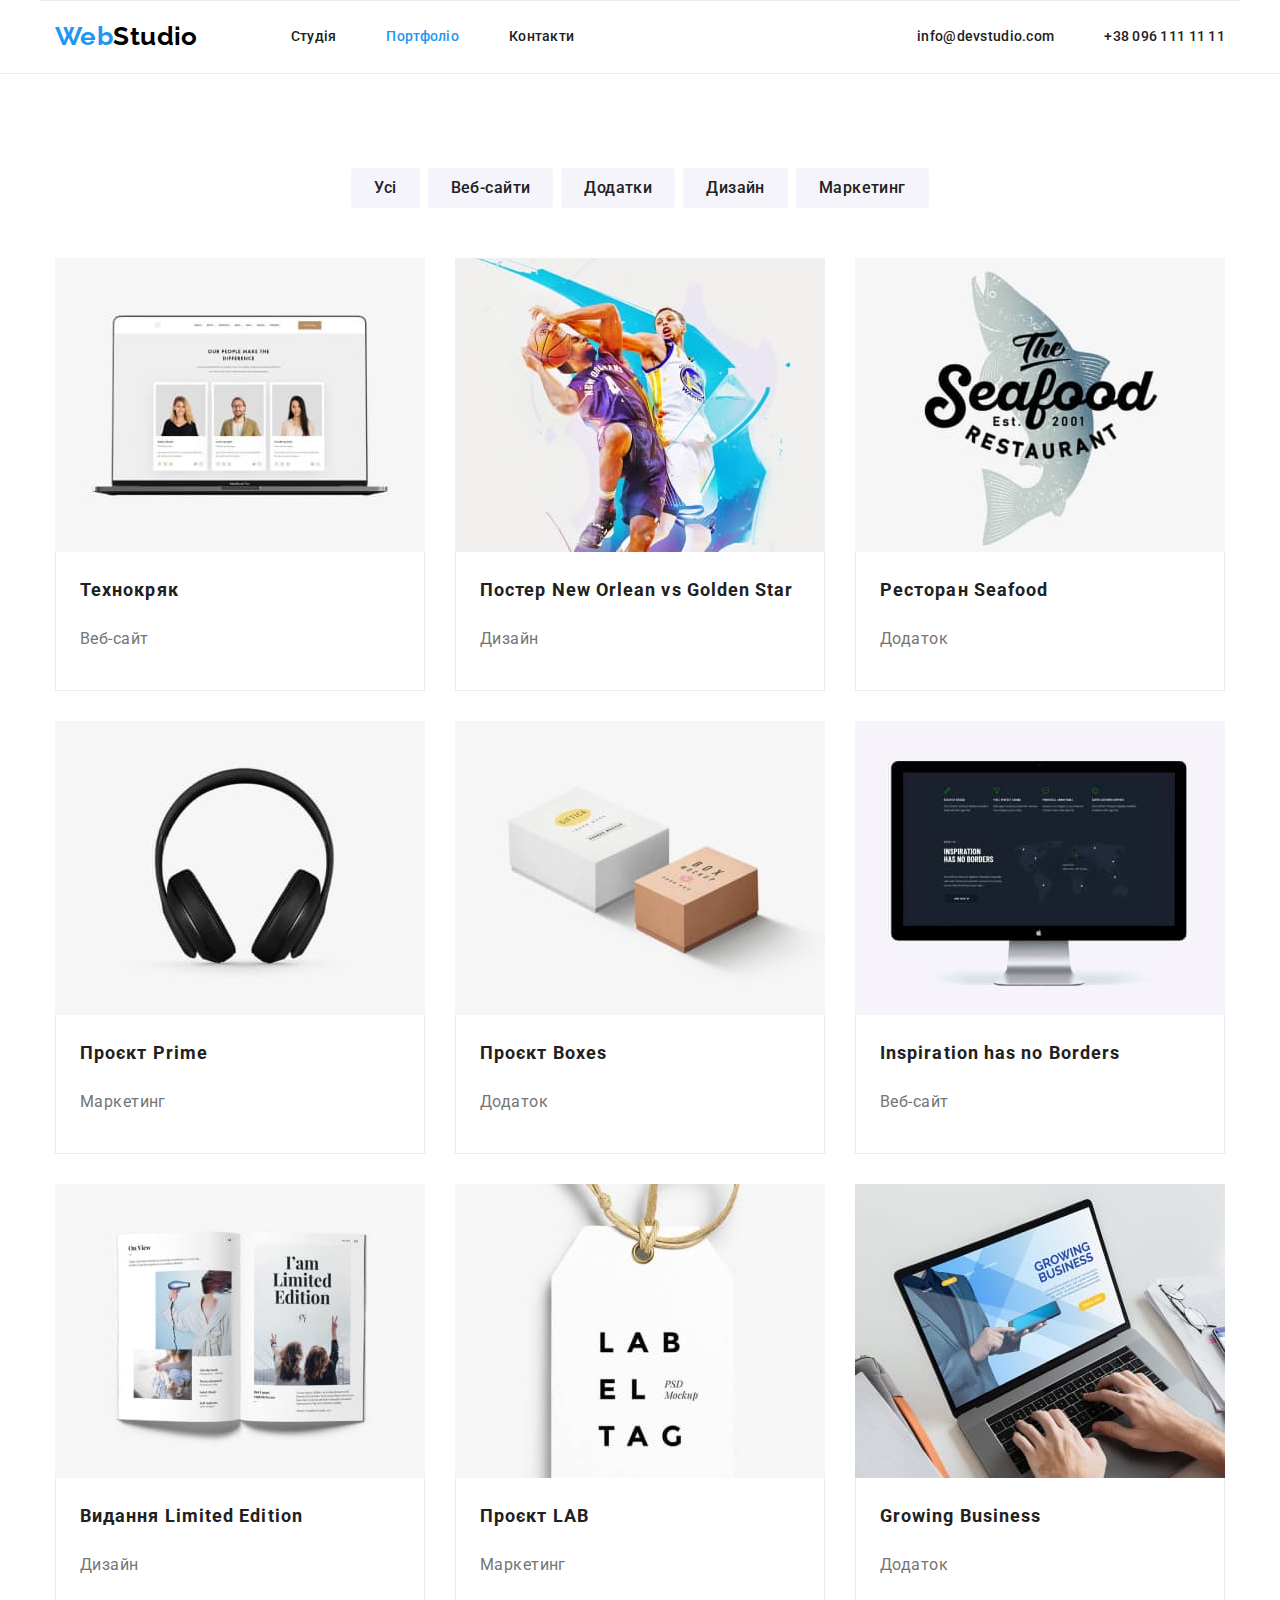
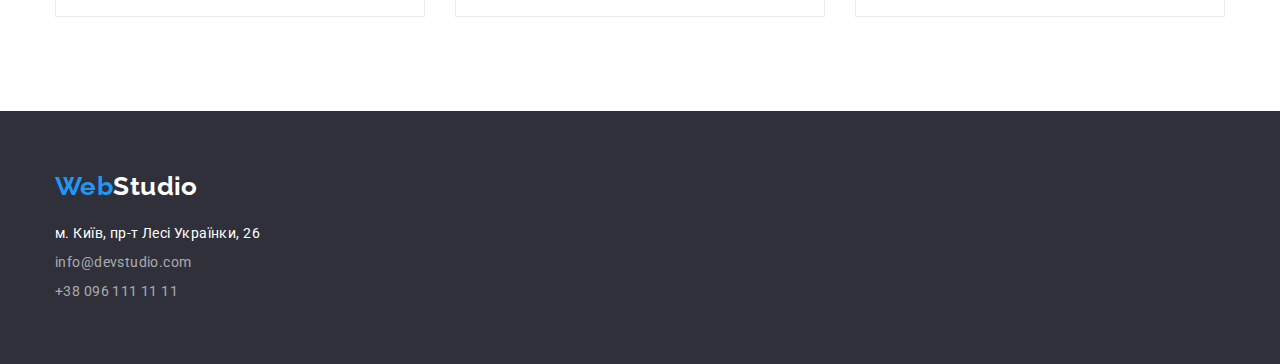
==== commit a3eb265f: "add div" ====
--- a/portfolio.html
+++ b/portfolio.html
@@ -34,93 +34,93 @@
     </ul>
   </header>
   <main>
-    <section class="section  portfolio container">
-
-      <h1 class="section-title visually-hidden">Проекти</h1>
-      <!-- Фільтр -->
-      <ul class="btn list">
-        <li class="item"> <button class="btn-filtr" type="button">Усі</button></li>
-        <li class="item"> <button class="btn-filtr" type="button">Веб-сайти</button></li>
-        <li class="item"> <button class="btn-filtr" type="button">Додатки</button></li>
-        <li class="item"> <button class="btn-filtr" type="button">Дизайн</button></li>
-        <li class="item"> <button class="btn-filtr" type="button">Маркетинг</button></li>
-      </ul>
-      <!-- Проекти -->
-      <ul class="project list">
-        <li class="item"><a class="project-item link" href=""><img src="./images/technokriak.jpg" alt="Технокряк"
-              width="370" height="294">
-            <div class="item-description">
-              <h2 class="project-title">Технокряк</h2>
-              <p class="project-text">Веб-сайт</p>
-            </div>
-          </a>
-        </li>
-        <li class="item"><a class="project-item link" href=""><img src="./images/poster-bascketball.jpg"
-              alt="постер баскетбольного матчу" width="370" height="294">
-            <div class="item-description">
-              <h2 class="project-title">Постер <span lang="en">New Orlean vs Golden Star</span></h2>
-              <p class="project-text">Дизайн</p>
-            </div>
-          </a>
-        </li>
-        <li class="item"><a class="project-item link" href=""><img src="./images/restauraunt-seafood.jpg"
-              alt="ресторан Seafood" width="370" height="294">
-            <div class="item-description">
-              <h2 class="project-title">Ресторан <span lang="en">Seafood</span></h2>
-              <p class="project-text">Додаток</p>
-            </div>
-          </a>
-        </li>
-        <li class="item"><a class="project-item link" href=""><img src="./images/project-prime.jpg" alt="проєкт Prime"
-              width="370" height="294">
-            <div class="item-description">
-              <h2 class="project-title">Проєкт <span lang="en">Prime</span></h2>
-              <p class="project-text">Маркетинг</p>
-            </div>
-          </a>
-        </li>
-        <li class="item"><a class="project-item link" href=""><img src="./images/project-boxes.jpg" alt="проєкт Boxes"
-              width="370" height="294">
-            <div class="item-description">
-              <h2 class="project-title">Проєкт <span lang="en">Boxes</span></h2>
-              <p class="project-text">Додаток</p>
-            </div>
-          </a>
-        </li>
-        <li class="item"><a class="project-item link" href=""><img src="./images/inspiration.jpg"
-              alt=" веб-сайт Inspiration has no Borders" width="370" height="294">
-            <div class="item-description">
-              <h2 class="project-title"><span lang="en">Inspiration has no Borders</span></h2>
-              <p class="project-text">Веб-сайт</p>
-            </div>
-          </a>
-        </li>
-        <li class="item"><a class="project-item link" href=""><img src="./images/limited-editions.jpg"
-              alt="видання Limited Edition" width="370" height="294">
-            <div class="item-description">
-              <h2 class="project-title">Видання <span lang="en">Limited Edition</span></h2>
-              <p class="project-text">Дизайн</p>
-            </div>
-          </a>
-        </li>
-        <li class="item"><a class="project-item link" href=""><img src="./images/project-lab.jpg" alt="проєкт LAB"
-              width="370" height="294">
-            <div class="item-description">
-              <h2 class="project-title">Проєкт <span lang="en">LAB</span></h2>
-              <p class="project-text">Маркетинг</p>
-            </div>
-          </a>
-        </li>
-        <li class="item"><a class="project-item link" href=""><img src="./images/growing-business.jpg"
-              alt="додаток Growing Business" width="370" height="294">
-            <div class="item-description">
-              <h2 class="project-title"><span lang="en">Growing Business</span></h2>
-              <p class="project-text">Додаток</p>
-            </div>
-          </a>
-        </li>
-      </ul>
-
+    <section class="section  portfolio ">
+      <div class="container">
+        <h1 class="section-title visually-hidden">Проекти</h1>
+        <!-- Фільтр -->
+        <ul class="btn list">
+          <li class="item"> <button class="btn-filtr" type="button">Усі</button></li>
+          <li class="item"> <button class="btn-filtr" type="button">Веб-сайти</button></li>
+          <li class="item"> <button class="btn-filtr" type="button">Додатки</button></li>
+          <li class="item"> <button class="btn-filtr" type="button">Дизайн</button></li>
+          <li class="item"> <button class="btn-filtr" type="button">Маркетинг</button></li>
+        </ul>
+        <!-- Проекти -->
+        <ul class="project list">
+          <li class="item"><a class="project-item link" href=""><img src="./images/technokriak.jpg" alt="Технокряк"
+                width="370" height="294">
+              <div class="item-description">
+                <h2 class="project-title">Технокряк</h2>
+                <p class="project-text">Веб-сайт</p>
+              </div>
+            </a>
+          </li>
+          <li class="item"><a class="project-item link" href=""><img src="./images/poster-bascketball.jpg"
+                alt="постер баскетбольного матчу" width="370" height="294">
+              <div class="item-description">
+                <h2 class="project-title">Постер <span lang="en">New Orlean vs Golden Star</span></h2>
+                <p class="project-text">Дизайн</p>
+              </div>
+            </a>
+          </li>
+          <li class="item"><a class="project-item link" href=""><img src="./images/restauraunt-seafood.jpg"
+                alt="ресторан Seafood" width="370" height="294">
+              <div class="item-description">
+                <h2 class="project-title">Ресторан <span lang="en">Seafood</span></h2>
+                <p class="project-text">Додаток</p>
+              </div>
+            </a>
+          </li>
+          <li class="item"><a class="project-item link" href=""><img src="./images/project-prime.jpg" alt="проєкт Prime"
+                width="370" height="294">
+              <div class="item-description">
+                <h2 class="project-title">Проєкт <span lang="en">Prime</span></h2>
+                <p class="project-text">Маркетинг</p>
+              </div>
+            </a>
+          </li>
+          <li class="item"><a class="project-item link" href=""><img src="./images/project-boxes.jpg" alt="проєкт Boxes"
+                width="370" height="294">
+              <div class="item-description">
+                <h2 class="project-title">Проєкт <span lang="en">Boxes</span></h2>
+                <p class="project-text">Додаток</p>
+              </div>
+            </a>
+          </li>
+          <li class="item"><a class="project-item link" href=""><img src="./images/inspiration.jpg"
+                alt=" веб-сайт Inspiration has no Borders" width="370" height="294">
+              <div class="item-description">
+                <h2 class="project-title"><span lang="en">Inspiration has no Borders</span></h2>
+                <p class="project-text">Веб-сайт</p>
+              </div>
+            </a>
+          </li>
+          <li class="item"><a class="project-item link" href=""><img src="./images/limited-editions.jpg"
+                alt="видання Limited Edition" width="370" height="294">
+              <div class="item-description">
+                <h2 class="project-title">Видання <span lang="en">Limited Edition</span></h2>
+                <p class="project-text">Дизайн</p>
+              </div>
+            </a>
+          </li>
+          <li class="item"><a class="project-item link" href=""><img src="./images/project-lab.jpg" alt="проєкт LAB"
+                width="370" height="294">
+              <div class="item-description">
+                <h2 class="project-title">Проєкт <span lang="en">LAB</span></h2>
+                <p class="project-text">Маркетинг</p>
+              </div>
+            </a>
+          </li>
+          <li class="item"><a class="project-item link" href=""><img src="./images/growing-business.jpg"
+                alt="додаток Growing Business" width="370" height="294">
+              <div class="item-description">
+                <h2 class="project-title"><span lang="en">Growing Business</span></h2>
+                <p class="project-text">Додаток</p>
+              </div>
+            </a>
+          </li>
+        </ul>
+      </div>
     </section>
   </main>
   <!-- Підвал -->
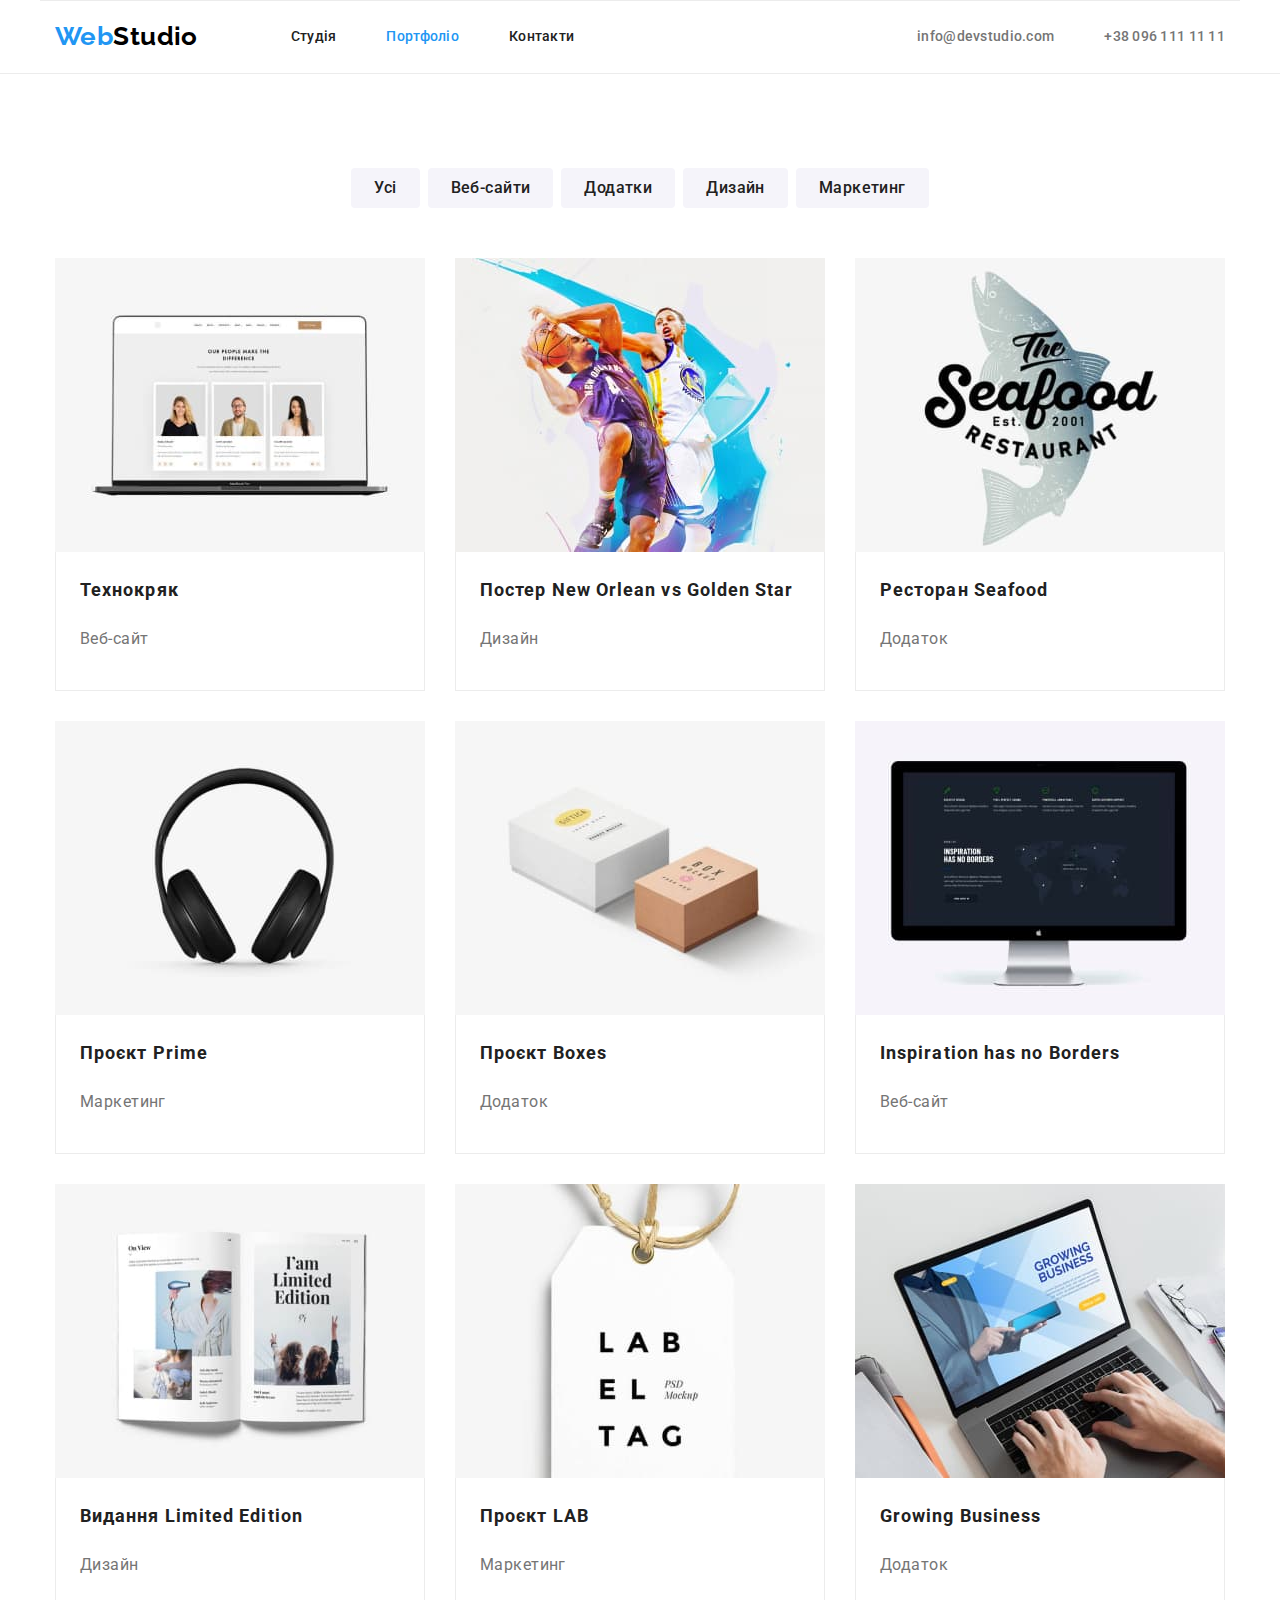
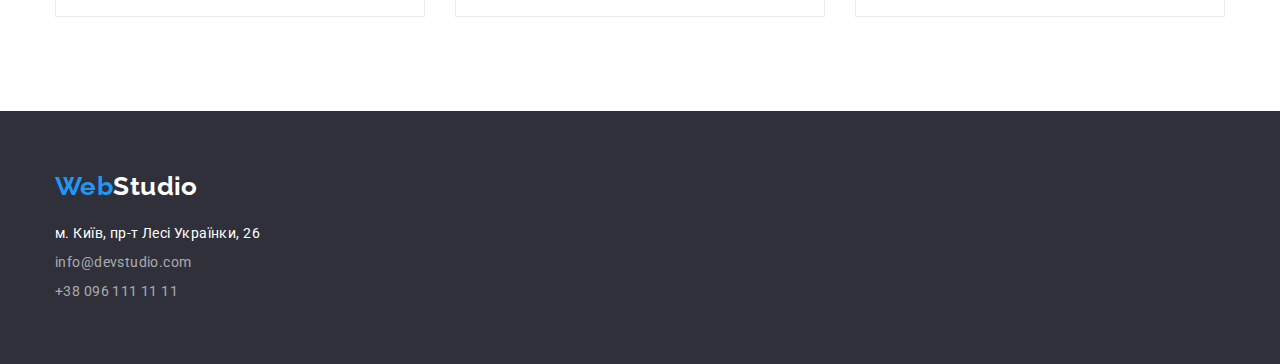
==== commit 88ca894d: "fixed bugs" ====
--- a/portfolio.html
+++ b/portfolio.html
@@ -47,47 +47,47 @@
         </ul>
         <!-- Проекти -->
         <ul class="project list">
-          <li class="item"><a class="project-item link" href=""><img src="./images/technokriak.jpg" alt="Технокряк"
-                width="370" height="294">
+          <li class="item"><a class="project-item link" href=""><img class="project-img" src="./images/technokriak.jpg"
+                alt="Технокряк" width="370" height="294">
               <div class="item-description">
                 <h2 class="project-title">Технокряк</h2>
                 <p class="project-text">Веб-сайт</p>
               </div>
             </a>
           </li>
-          <li class="item"><a class="project-item link" href=""><img src="./images/poster-bascketball.jpg"
-                alt="постер баскетбольного матчу" width="370" height="294">
+          <li class="item"><a class="project-item link" href=""><img class="project-img"
+                src="./images/poster-bascketball.jpg" alt="постер баскетбольного матчу" width="370" height="294">
               <div class="item-description">
                 <h2 class="project-title">Постер <span lang="en">New Orlean vs Golden Star</span></h2>
                 <p class="project-text">Дизайн</p>
               </div>
             </a>
           </li>
-          <li class="item"><a class="project-item link" href=""><img src="./images/restauraunt-seafood.jpg"
-                alt="ресторан Seafood" width="370" height="294">
+          <li class="item"><a class="project-item link" href=""><img class="project-img"
+                src="./images/restauraunt-seafood.jpg" alt="ресторан Seafood" width="370" height="294">
               <div class="item-description">
                 <h2 class="project-title">Ресторан <span lang="en">Seafood</span></h2>
                 <p class="project-text">Додаток</p>
               </div>
             </a>
           </li>
-          <li class="item"><a class="project-item link" href=""><img src="./images/project-prime.jpg" alt="проєкт Prime"
-                width="370" height="294">
+          <li class="item"><a class="project-item link" href=""><img class="project-img"
+                src="./images/project-prime.jpg" alt="проєкт Prime" width="370" height="294">
               <div class="item-description">
                 <h2 class="project-title">Проєкт <span lang="en">Prime</span></h2>
                 <p class="project-text">Маркетинг</p>
               </div>
             </a>
           </li>
-          <li class="item"><a class="project-item link" href=""><img src="./images/project-boxes.jpg" alt="проєкт Boxes"
-                width="370" height="294">
+          <li class="item"><a class="project-item link" href=""><img class="project-img"
+                src="./images/project-boxes.jpg" alt="проєкт Boxes" width="370" height="294">
               <div class="item-description">
                 <h2 class="project-title">Проєкт <span lang="en">Boxes</span></h2>
                 <p class="project-text">Додаток</p>
               </div>
             </a>
           </li>
-          <li class="item"><a class="project-item link" href=""><img src="./images/inspiration.jpg"
+          <li class="item"><a class="project-item link" href=""><img class="project-img" src="./images/inspiration.jpg"
                 alt=" веб-сайт Inspiration has no Borders" width="370" height="294">
               <div class="item-description">
                 <h2 class="project-title"><span lang="en">Inspiration has no Borders</span></h2>
@@ -95,24 +95,24 @@
               </div>
             </a>
           </li>
-          <li class="item"><a class="project-item link" href=""><img src="./images/limited-editions.jpg"
-                alt="видання Limited Edition" width="370" height="294">
+          <li class="item"><a class="project-item link" href=""><img class="project-img"
+                src="./images/limited-editions.jpg" alt="видання Limited Edition" width="370" height="294">
               <div class="item-description">
                 <h2 class="project-title">Видання <span lang="en">Limited Edition</span></h2>
                 <p class="project-text">Дизайн</p>
               </div>
             </a>
           </li>
-          <li class="item"><a class="project-item link" href=""><img src="./images/project-lab.jpg" alt="проєкт LAB"
-                width="370" height="294">
+          <li class="item"><a class="project-item link" href=""><img class="project-img" src="./images/project-lab.jpg"
+                alt="проєкт LAB" width="370" height="294">
               <div class="item-description">
                 <h2 class="project-title">Проєкт <span lang="en">LAB</span></h2>
                 <p class="project-text">Маркетинг</p>
               </div>
             </a>
           </li>
-          <li class="item"><a class="project-item link" href=""><img src="./images/growing-business.jpg"
-                alt="додаток Growing Business" width="370" height="294">
+          <li class="item"><a class="project-item link" href=""><img class="project-img" class="project-img"
+                src="./images/growing-business.jpg" alt="додаток Growing Business" width="370" height="294">
               <div class="item-description">
                 <h2 class="project-title"><span lang="en">Growing Business</span></h2>
                 <p class="project-text">Додаток</p>
--- a/css/styles.css
+++ b/css/styles.css
@@ -108,6 +108,9 @@
   line-height: 1.14;
   letter-spacing: 0.02em;
 }
+.contact-link {
+  color: var(--secondary-color);
+}
 .nav-link:hover,
 .nav-link:focus,
 .contact-link:hover,
@@ -124,15 +127,18 @@
 }
 /* Герой  */
 .hero {
-  padding: 200px 452px;
+  padding: 200px;
 
   background-color: var(--background-dark-grey-color);
   text-align: center;
 }
 .hero-title {
+  margin-left: auto;
+  margin-right: auto;
   margin-bottom: 30px;
-
-  color: var(--background-white-color);
+  width: 696px;
+  color: var(--background-white-color);
+  /* display: block; */
 
   font-weight: 900;
   font-size: 44px;
@@ -192,8 +198,8 @@
 }
 /* Команда */
 .teams {
-  padding-right: 215px;
-  padding-left: 215px;
+  /* padding-right: 215px;
+  padding-left: 215px; */
   background-color: var(--background-grey-color);
 }
 .team {
@@ -299,8 +305,10 @@
 .project .item:not(:nth-last-child(-n + 3)) {
   margin-bottom: 30px;
 }
+.project-img {
+  display: block;
+}
 .item-description {
-  margin-top: -8px;
   padding: 20px 24px;
   border-right: 1px solid var(--border-color);
   border-bottom: 1px solid var(--border-color);
